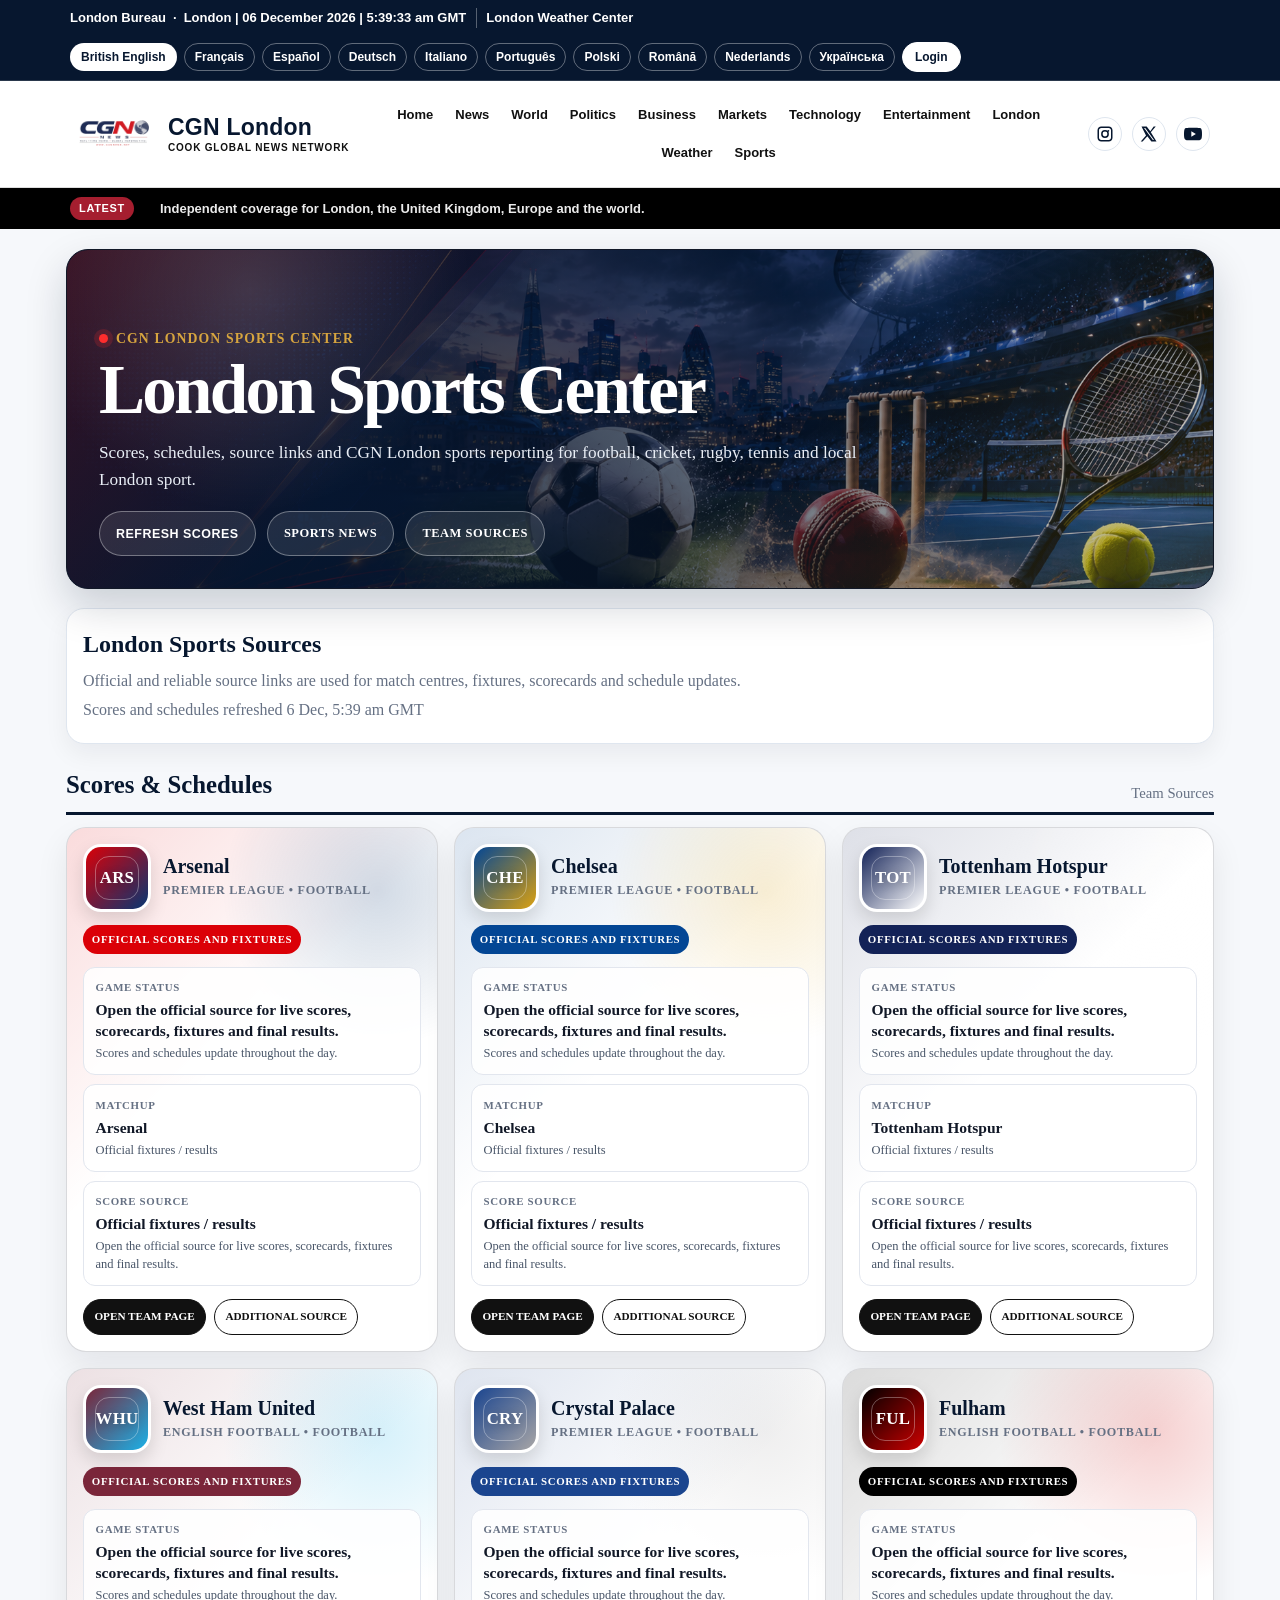
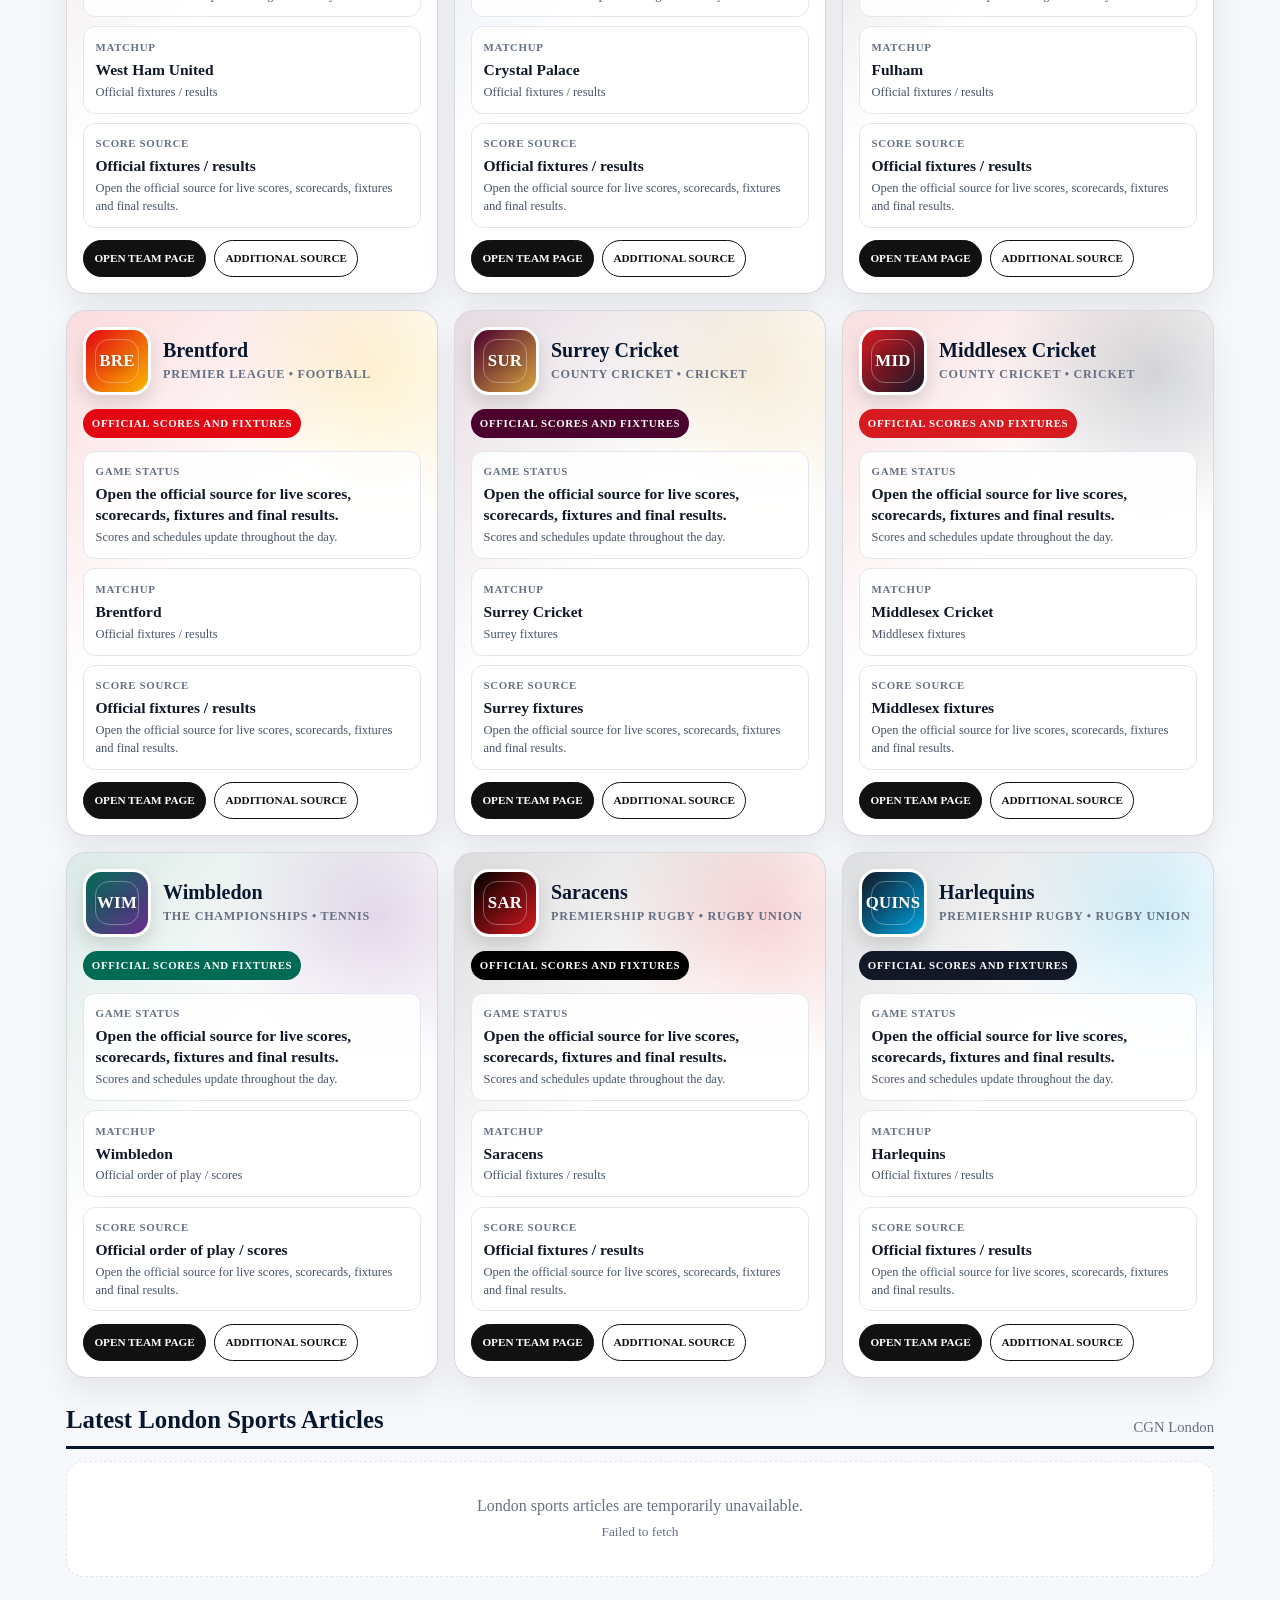
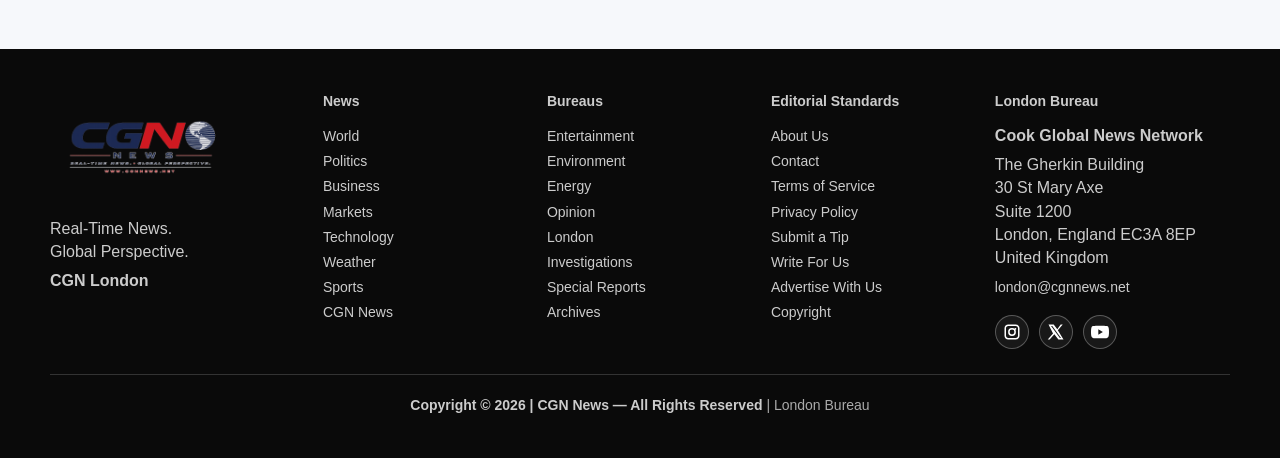
==== sports/index.html @ 5f0d0dbb "Add files via upload" ====
<!DOCTYPE html>

<!-- CGN London Sports Center | v1.1.0 Alpha | 2026-05-30T00:00:00Z UTC -->
<html dir="ltr" lang="en-GB">
<head>
<meta charset="utf-8"/>
<meta content="width=device-width,initial-scale=1" name="viewport"/>
<meta content="https://script.google.com/macros/s/AKfycbx41mQg-Ine3XZ-VrMI_SaQn4_K6cDQHA0cBFyGPgupu_edNFoNRjSLv2hoSe_bOytt/exec" name="cgn-api-base"/>
<meta content="#07172f" name="theme-color"/>
<meta content="index,follow,max-image-preview:large" name="robots"/>
<link href="/favicon.ico" rel="icon" sizes="any"/>
<link href="/favicon-48x48.png" rel="icon" sizes="48x48" type="image/png"/>
<link href="/favicon-96x96.png" rel="icon" sizes="96x96" type="image/png"/>
<link href="/apple-touch-icon.png" rel="apple-touch-icon"/>
<link href="/site.webmanifest" rel="manifest"/>
<link href="/assets/london.css" rel="stylesheet"/>

<script defer="" src="/assets/london.js"></script>
<meta content="en" name="cgn-language"/>
<title>London Sports | CGN London</title>
<meta content="CGN London Sports Center covers London UKs, London City FC, U Mumba, London Cricket Association, UK cricket and local London sports reporting." name="description"/>
<link href="https://london.cgnnews.net/sports/" rel="canonical"/>











<meta content="website" property="og:type"/>
<meta content="CGN London" property="og:site_name"/>
<meta content="London Sports | CGN London" property="og:title"/>
<meta content="CGN London Sports Center covers London UKs, London City FC, U Mumba, London Cricket Association, UK cricket and local London sports reporting." property="og:description"/>
<meta content="https://london.cgnnews.net/sports/" property="og:url"/>
<meta content="https://london.cgnnews.net/assets/CGNSportsCenterBanner01.png" property="og:image"/>
<meta content="summary_large_image" name="twitter:card"/>
<meta content="London Sports | CGN London" name="twitter:title"/>
<meta content="CGN London Sports Center covers London UKs, London City FC, U Mumba, London Cricket Association, UK cricket and local London sports reporting." name="twitter:description"/>
<meta content="https://london.cgnnews.net/assets/CGNSportsCenterBanner01.png" name="twitter:image"/>
<script type="application/ld+json">{
"@context":"https://schema.org",
"@type":"WebPage",
"url":"https://london.cgnnews.net/sports/",
"name":"London Sports | CGN London",
"description":"CGN London Sports Center covers London UKs, London City FC, U Mumba, London Cricket Association, UK cricket and local London sports reporting.",
"inLanguage":"en-GB",
"isPartOf":{"@type":"WebSite","name":"CGN London","url":"https://london.cgnnews.net/"},
"publisher":{"@type":"NewsMediaOrganization","name":"CGN News","url":"https://www.cgnnews.net/","logo":{"@type":"ImageObject","url":"https://london.cgnnews.net/assets/CGNNewsLogo01.png"}},
"about":{"@type":"Thing","name":"London sports news"}
}</script>
<style>
.sports-page{max-width:1180px;margin:0 auto;padding:1.25rem 1rem 2.5rem}
.sports-hero{position:relative;overflow:hidden;border:1px solid #111827;background:#07172f;color:#fff;min-height:340px;display:flex;align-items:flex-end;border-radius:22px;box-shadow:0 18px 40px rgba(7,23,47,.18);margin-bottom:1.15rem;isolation:isolate}
.sports-hero:before{content:"";position:absolute;inset:0;background:linear-gradient(90deg,rgba(7,23,47,.96),rgba(7,23,47,.70),rgba(7,23,47,.18)),url('/assets/CGNSportsCenterBanner01.png') center/cover no-repeat;z-index:0}
.sports-hero:after{content:"";position:absolute;inset:0;background:radial-gradient(circle at 16% 12%,rgba(255,255,255,.14),transparent 22%),linear-gradient(135deg,rgba(196,0,0,.26),transparent 34%),linear-gradient(315deg,rgba(255,198,0,.16),transparent 38%);z-index:1;pointer-events:none}
.sports-hero-content{position:relative;z-index:2;max-width:840px;padding:2rem}
.sports-kicker{display:inline-flex;align-items:center;gap:8px;color:#d7a53f;font-weight:900;text-transform:uppercase;letter-spacing:.08em;font-size:.86rem}
.sports-kicker:before{content:"";width:9px;height:9px;border-radius:999px;background:#ff2d2d;box-shadow:0 0 0 5px rgba(255,45,45,.18)}
.sports-hero h1{font-size:clamp(2.35rem,5.4vw,4.6rem);line-height:.95;margin:.4rem 0;color:#fff;letter-spacing:-.04em}
.sports-hero p{font-size:1.08rem;max-width:760px;color:#e8edf5;line-height:1.55}
.sports-top-actions{display:flex;gap:.7rem;flex-wrap:wrap;margin-top:1rem}
.sports-refresh,.sports-link-btn{display:inline-flex;align-items:center;justify-content:center;border:1px solid rgba(255,255,255,.35);background:rgba(255,255,255,.10);color:#fff;border-radius:999px;padding:.75rem 1rem;font-weight:900;cursor:pointer;text-decoration:none;text-transform:uppercase;font-size:.78rem;letter-spacing:.04em}
.sports-refresh:hover,.sports-link-btn:hover{background:#fff;color:#07172f;text-decoration:none}
.sports-source-note{background:#fff;border:1px solid #dfe6ef;border-radius:18px;padding:1rem;margin:1rem 0;box-shadow:0 10px 25px rgba(16,24,40,.06)}
.sports-source-note h2{margin:.1rem 0 .35rem;color:#07172f}
.sports-source-note p{margin:.25rem 0;color:#657083}
.section-title{display:flex;justify-content:space-between;gap:1rem;align-items:flex-end;margin:1.4rem 0 .75rem;border-bottom:3px solid #07172f;padding-bottom:.45rem}
.section-title h2{margin:0;color:#07172f;font-size:1.55rem}
.section-title span{color:#657083;font-size:.92rem}
.sports-dashboard{display:grid;grid-template-columns:repeat(auto-fill,minmax(280px,1fr));gap:1rem}
.team-card{position:relative;overflow:hidden;background:#fff;border:1px solid rgba(17,24,39,.16);border-radius:20px;box-shadow:0 14px 32px rgba(7,17,31,.08);min-height:285px;isolation:isolate}
.team-card:before{content:"";position:absolute;inset:0;background:radial-gradient(circle at 84% 12%,var(--accent-soft),transparent 28%),linear-gradient(135deg,var(--primary-soft),transparent 44%);z-index:0}
.team-card-inner{position:relative;z-index:1;padding:1rem}
.team-top{display:flex;align-items:center;gap:12px;margin-bottom:.85rem}
.team-badge{width:68px;height:68px;border-radius:18px;background:#fff;color:var(--primary);display:flex;align-items:center;justify-content:center;font-size:15px;font-weight:900;letter-spacing:.02em;border:3px solid rgba(255,255,255,.92);box-shadow:0 8px 18px rgba(0,0,0,.13);overflow:hidden;flex:0 0 auto;text-align:center}
.team-badge img{width:100%;height:100%;object-fit:contain;background:#fff;padding:6px;box-sizing:border-box;display:block}
.generated-badge{position:relative;width:100%;height:100%;display:flex;align-items:center;justify-content:center;background:linear-gradient(135deg,var(--primary),var(--accent));color:#fff;font-size:1.05rem;text-shadow:0 2px 10px rgba(0,0,0,.28)}
.generated-badge:after{content:"";position:absolute;inset:9px;border:1px solid rgba(255,255,255,.32);border-radius:14px}
.team-title h3{margin:0;font-size:1.25rem;line-height:1.1;color:#07172f}
.team-title span{display:block;margin-top:4px;color:#657083;font-size:.76rem;font-weight:900;text-transform:uppercase;letter-spacing:.06em}
.team-status{display:inline-flex;margin:0 0 .8rem;padding:.38rem .55rem;background:var(--primary);color:#fff;font-size:.68rem;font-weight:900;text-transform:uppercase;letter-spacing:.06em;border-radius:999px}
.score-block{display:grid;gap:.58rem}
.score-row{border:1px solid #e2e6ee;background:rgba(255,255,255,.88);padding:.72rem;border-radius:12px}
.score-row small{display:block;color:#657083;font-size:.68rem;font-weight:900;letter-spacing:.06em;text-transform:uppercase;margin-bottom:4px}
.score-row strong{display:block;font-size:.97rem;line-height:1.35;color:#111827}
.score-row span{display:block;color:#475467;font-size:.78rem;line-height:1.4;margin-top:3px}
.team-links{display:flex;flex-wrap:wrap;gap:.5rem;margin-top:.8rem}
.team-links a{display:inline-flex;align-items:center;justify-content:center;padding:.55rem .65rem;border:1px solid #111;background:#111;color:#fff;text-decoration:none;font-size:.7rem;font-weight:900;text-transform:uppercase;border-radius:999px}
.team-links a.secondary{background:#fff;color:#111}
.team-links a:hover{opacity:.86;text-decoration:none}
.article-mini-grid{display:grid;grid-template-columns:repeat(auto-fit,minmax(260px,1fr));gap:1rem}
.article-mini{background:#fff;border:1px solid #dfe6ef;border-radius:18px;overflow:hidden;box-shadow:0 10px 25px rgba(16,24,40,.06)}
.article-mini img{width:100%;height:155px;object-fit:cover;background:#edf3fb;display:block}
.article-mini-body{padding:1rem}
.article-mini h3{margin:.2rem 0;color:#07172f;font-size:1.1rem;line-height:1.25}
.article-mini p{color:#657083;margin:.25rem 0 .7rem}
.article-mini small{font-weight:900;color:#a51e2f;text-transform:uppercase;letter-spacing:.05em}
.article-mini a.read{font-weight:900;color:#07172f}
.empty-state{background:#fff;border:1px dashed #dfe6ef;border-radius:18px;padding:2rem;text-align:center;color:#657083}
@media(max-width:900px){
  .sports-page{padding:1rem .85rem 2.25rem}
  .sports-hero{min-height:310px;border-radius:18px}
  .sports-hero-content{padding:1.25rem}
  .sports-dashboard{display:flex;gap:14px;overflow-x:auto;overflow-y:hidden;scroll-snap-type:x mandatory;-webkit-overflow-scrolling:touch;padding:2px 2px 16px}
  .sports-dashboard .team-card{flex:0 0 82vw;max-width:370px;min-width:280px;scroll-snap-align:start}
  .section-title{align-items:flex-start;flex-direction:column;gap:6px}
}
</style>
</head>
<body data-lang="en">
<div id="cgn-london-header"></div>
<main class="sports-page" id="main">
<section aria-label="CGN London Sports Center" class="sports-hero">
<div class="sports-hero-content">
<div class="sports-kicker">CGN London Sports Center</div>
<h1>London Sports Center</h1>
<p>Scores, schedules, source links and CGN London sports reporting for football, cricket, rugby, tennis and local London sport.</p>
<div class="sports-top-actions">
<button class="sports-refresh" id="sports-refresh" type="button">Refresh Scores</button>
<a class="sports-link-btn" href="#sports-articles">Sports News</a>
<a class="sports-link-btn" href="#sports-dashboard-title">Team Sources</a>
</div>
</div>
</section>
<section class="sports-source-note">
<h2>London Sports Sources</h2>
<p>Official and reliable source links are used for match centres, fixtures, scorecards and schedule updates.</p>
<p id="sports-dashboard-status">Updating London scores and schedules...</p>
</section>
<section aria-labelledby="sports-dashboard-title">
<div class="section-title">
<h2 id="sports-dashboard-title">Scores &amp; Schedules</h2>
<span>Team Sources</span>
</div>
<div class="sports-dashboard" id="sportsDashboard"></div>
</section>
<section aria-labelledby="sports-articles-title" id="sports-news">
<div class="section-title">
<h2 id="sports-articles-title">Latest London Sports Articles</h2>
<span>CGN London</span>
</div>
<div class="article-mini-grid" id="sports-articles">
<div class="empty-state">Loading...</div>
</div>
</section>
</main>
<div id="cgn-london-footer"></div>
<script>
(function(){
const LANG = "en";
const TXT = {"html_lang": "en-GB", "dir": "ltr", "title": "London Sports | CGN London", "description": "CGN London Sports Center covers London UKs, London City FC, U Mumba, London Cricket Association, UK cricket and local London sports reporting.", "kicker": "CGN London Sports Center", "hero_title": "London Sports Center", "hero_text": "Scores, schedules, source links and CGN London sports reporting for football, cricket, rugby, tennis and local London sport.", "refresh": "Refresh Scores", "sports_news": "Sports News", "team_sources": "Team Sources", "dashboard_title": "Scores & Schedules", "dashboard_status_loading": "Updating London scores and schedules...", "dashboard_status_done": "Scores and schedules refreshed", "news_title": "Latest London Sports Articles", "news_sub": "CGN London", "loading": "Loading...", "read_more": "Read more", "no_articles": "No published London sports articles are available yet.", "articles_error": "London sports articles are temporarily unavailable.", "source_note_title": "London Sports Sources", "source_note": "Official and reliable source links are used for match centres, fixtures, scorecards and schedule updates.", "game_status": "Game Status", "matchup": "Matchup", "source_card": "Score Source", "open_team": "Open Team Page", "sports_center": "Sports Center", "latest_score": "Latest score / fixture", "official_scores": "Official scores and fixtures", "check_source": "Open the official source for live scores, scorecards, fixtures and final results.", "updating": "Updating", "live_or_recent": "Live / Recent", "scheduled": "Scheduled", "date_tba": "Date TBA", "venue_tba": "Venue TBA", "scores_update": "Scores and schedules update throughout the day.", "additional_source": "Additional Source", "official_source": "Official Source", "cricket_source": "Cricket Score Source", "football_source": "Football Score Source", "rugby_source": "Kabaddi Score Source", "domestic_source": "Domestic Cricket Source", "locale": "en-GB"};
const TEAMS = [{"id": "arsenal", "name": "Arsenal", "short": "ARS", "sport": "Football", "league": "Premier League", "primary": "#DB0007", "accent": "#063672", "logo": "", "sourceLabel": "Official fixtures / results", "sourceUrl": "https://www.arsenal.com/fixtures", "extraLabel": "Premier League scores", "extraUrl": "https://www.premierleague.com/fixtures", "scoreType": "football", "matchTerms": ["arsenal"]}, {"id": "chelsea", "name": "Chelsea", "short": "CHE", "sport": "Football", "league": "Premier League", "primary": "#034694", "accent": "#DBA111", "logo": "", "sourceLabel": "Official fixtures / results", "sourceUrl": "https://www.chelseafc.com/en/matches/mens-fixtures-and-results", "extraLabel": "Premier League scores", "extraUrl": "https://www.premierleague.com/fixtures", "scoreType": "football", "matchTerms": ["chelsea"]}, {"id": "tottenham-hotspur", "name": "Tottenham Hotspur", "short": "TOT", "sport": "Football", "league": "Premier League", "primary": "#132257", "accent": "#FFFFFF", "logo": "", "sourceLabel": "Official fixtures / results", "sourceUrl": "https://www.tottenhamhotspur.com/fixtures/", "extraLabel": "Premier League scores", "extraUrl": "https://www.premierleague.com/fixtures", "scoreType": "football", "matchTerms": ["tottenham", "spurs", "tottenham hotspur"]}, {"id": "west-ham-united", "name": "West Ham United", "short": "WHU", "sport": "Football", "league": "English Football", "primary": "#7A263A", "accent": "#1BB1E7", "logo": "", "sourceLabel": "Official fixtures / results", "sourceUrl": "https://www.whufc.com/fixtures", "extraLabel": "Premier League / EFL scores", "extraUrl": "https://www.premierleague.com/fixtures", "scoreType": "football", "matchTerms": ["west ham", "west ham united"]}, {"id": "crystal-palace", "name": "Crystal Palace", "short": "CRY", "sport": "Football", "league": "Premier League", "primary": "#1B458F", "accent": "#A7A5A6", "logo": "", "sourceLabel": "Official fixtures / results", "sourceUrl": "https://www.cpfc.co.uk/matches/fixtures/", "extraLabel": "Premier League scores", "extraUrl": "https://www.premierleague.com/fixtures", "scoreType": "football", "matchTerms": ["crystal palace"]}, {"id": "fulham", "name": "Fulham", "short": "FUL", "sport": "Football", "league": "English Football", "primary": "#000000", "accent": "#CC0000", "logo": "", "sourceLabel": "Official fixtures / results", "sourceUrl": "https://www.fulhamfc.com/fixtures", "extraLabel": "Premier League scores", "extraUrl": "https://www.premierleague.com/fixtures", "scoreType": "football", "matchTerms": ["fulham"]}, {"id": "brentford", "name": "Brentford", "short": "BRE", "sport": "Football", "league": "Premier League", "primary": "#E30613", "accent": "#FBB800", "logo": "", "sourceLabel": "Official fixtures / results", "sourceUrl": "https://www.brentfordfc.com/en/fixtures", "extraLabel": "Premier League scores", "extraUrl": "https://www.premierleague.com/fixtures", "scoreType": "football", "matchTerms": ["brentford"]}, {"id": "surrey-cricket", "name": "Surrey Cricket", "short": "SUR", "sport": "Cricket", "league": "County Cricket", "primary": "#4B002E", "accent": "#D7A53F", "logo": "", "sourceLabel": "Surrey fixtures", "sourceUrl": "https://www.kiaoval.com/fixtures/", "extraLabel": "ECB match centre", "extraUrl": "https://www.ecb.co.uk/county-championship/match-centre", "scoreType": "source", "matchTerms": ["surrey"]}, {"id": "middlesex-cricket", "name": "Middlesex Cricket", "short": "MID", "sport": "Cricket", "league": "County Cricket", "primary": "#D71920", "accent": "#111827", "logo": "", "sourceLabel": "Middlesex fixtures", "sourceUrl": "https://www.middlesexccc.com/fixtures", "extraLabel": "ECB match centre", "extraUrl": "https://www.ecb.co.uk/county-championship/match-centre", "scoreType": "source", "matchTerms": ["middlesex"]}, {"id": "wimbledon", "name": "Wimbledon", "short": "WIM", "sport": "Tennis", "league": "The Championships", "primary": "#006B54", "accent": "#6B2C90", "logo": "", "sourceLabel": "Official order of play / scores", "sourceUrl": "https://www.wimbledon.com/en_GB/scores/schedule/index.html", "extraLabel": "Live scores", "extraUrl": "https://www.wimbledon.com/en_GB/scores/live", "scoreType": "source", "matchTerms": ["wimbledon"]}, {"id": "saracens", "name": "Saracens", "short": "SAR", "sport": "Rugby Union", "league": "Premiership Rugby", "primary": "#000000", "accent": "#D71920", "logo": "", "sourceLabel": "Official fixtures / results", "sourceUrl": "https://saracens.com/fixtures-results/", "extraLabel": "Premiership Rugby", "extraUrl": "https://www.premiershiprugby.com/clubs/saracens/fixtures-results", "scoreType": "source", "matchTerms": ["saracens"]}, {"id": "harlequins", "name": "Harlequins", "short": "QUINS", "sport": "Rugby Union", "league": "Premiership Rugby", "primary": "#111827", "accent": "#00A3E0", "logo": "", "sourceLabel": "Official fixtures / results", "sourceUrl": "https://www.quins.co.uk/matches/first-team-fixtures", "extraLabel": "Premiership Rugby", "extraUrl": "https://www.premiershiprugby.com/clubs/harlequins/fixtures-results", "scoreType": "source", "matchTerms": ["harlequins"]}];

function esc(v){return String(v==null?'':v).replace(/[&<>"']/g,c=>({'&':'&amp;','<':'&lt;','>':'&gt;','"':'&quot;',"'":'&#039;'}[c]));}
function normalize(v){return String(v||"").toLowerCase().replace(/&/g,"and").replace(/[^a-z0-9\s]/g," ").replace(/\s+/g," ").trim();}
function hexToRgba(hex, alpha){const clean=String(hex||"#111111").replace("#",""); if(clean.length!==6)return "rgba(17,17,17,"+alpha+")"; const r=parseInt(clean.slice(0,2),16),g=parseInt(clean.slice(2,4),16),b=parseInt(clean.slice(4,6),16); return `rgba(${r},${g},${b},${alpha})`;}
function fmtTime(value){try{return new Intl.DateTimeFormat(TXT.locale||"en-GB",{timeZone:"Europe/London",day:"numeric",month:"short",hour:"numeric",minute:"2-digit",hour12:true}).format(new Date(value));}catch(e){return TXT.date_tba;}}
function slugify(value){return String(value||"").toLowerCase().replace(/[^a-z0-9\s-]/g,"").replace(/\s+/g,"-").replace(/-+/g,"-").replace(/^-+|-+$/g,"");}

function logoMarkup(team){
  if(team.logo){
    return `<img src="${esc(team.logo)}" alt="${esc(team.name)} logo" loading="lazy" onerror="this.outerHTML='<span class=\\'generated-badge\\'>${esc(team.short)}</span>';">`;
  }
  return `<span class="generated-badge">${esc(team.short)}</span>`;
}

function renderLoadingCard(team){
  return `<article class="team-card" style="--primary:${esc(team.primary)};--accent:${esc(team.accent)};--primary-soft:${hexToRgba(team.primary,.14)};--accent-soft:${hexToRgba(team.accent,.18)};">
    <div class="team-card-inner">
      <div class="team-top">
        <div class="team-badge">${logoMarkup(team)}</div>
        <div class="team-title">
          <h3>${esc(team.name)}</h3>
          <span>${esc(team.league)} • ${esc(team.sport)}</span>
        </div>
      </div>
      <div class="team-status">${esc(TXT.updating)}</div>
      <div class="score-block">
        <div class="score-row">
          <small>${esc(TXT.game_status)}</small>
          <strong>${esc(TXT.dashboard_status_loading)}</strong>
          <span>${esc(TXT.scores_update)}</span>
        </div>
      </div>
    </div>
  </article>`;
}

function genericSummary(team){
  return {
    status: TXT.official_scores,
    headline: TXT.check_source,
    detail: TXT.scores_update,
    matchup: team.name,
    sourceLine: team.sourceLabel || TXT.official_source
  };
}

function teamMatchesText(team, text){
  const clean = normalize(text);
  return (team.matchTerms || []).some(term => clean.includes(normalize(term)));
}

function parseCricketHeaderForTeam(team, json){
  if(!json) return null;
  const candidates = [];
  function walk(node){
    if(!node || typeof node !== "object") return;
    if(Array.isArray(node)){
      node.forEach(walk);
      return;
    }
    const blob = JSON.stringify(node);
    if(teamMatchesText(team, blob)){
      candidates.push(node);
    }
    Object.keys(node).forEach(k => {
      if(typeof node[k] === "object") walk(node[k]);
    });
  }
  walk(json);
  const event = candidates.find(x => x.competitors || x.competitions || x.shortName || x.name || x.summary) || candidates[0];
  if(!event) return null;
  const blob = JSON.stringify(event);
  const label = blob.includes("GB_PROGRESS") || /live/i.test(blob) ? "Live / Recent" : TXT.latest_score;
  let headline = "";
  if(event.shortName) headline = event.shortName;
  else if(event.name) headline = event.name;
  else if(event.summary) headline = event.summary;
  else headline = TXT.official_scores;
  return {
    status: label,
    headline: headline,
    detail: TXT.cricket_source,
    matchup: team.name,
    sourceLine: team.sourceLabel || TXT.official_source
  };
}

async function fetchCricketHeader(){
  const url = "https://site.api.espn.com/apis/personalized/v2/scoreboard/header?sport=cricket&region=in&tz=Europe/London";
  const res = await fetch(url, {cache:"no-store"});
  if(!res.ok) throw new Error("Cricket scores unavailable");
  return await res.json();
}

async function fetchFootballScoreboard(){
  const urls = [
    "https://site.api.espn.com/apis/site/v2/sports/soccer/eng.1/scoreboard",
    "https://site.api.espn.com/apis/site/v2/sports/soccer/eng.fa/scoreboard"
  ];
  for(const url of urls){
    try{
      const res = await fetch(url, {cache:"no-store"});
      if(!res.ok) continue;
      const json = await res.json();
      if(json && Array.isArray(json.events)) return json;
    }catch(e){}
  }
  return null;
}

function parseFootballForTeam(team, json){
  if(!json || !Array.isArray(json.events)) return null;
  for(const event of json.events){
    const blob = JSON.stringify(event);
    if(!teamMatchesText(team, blob)) continue;
    const comp = event.competitions && event.competitions[0] ? event.competitions[0] : {};
    const competitors = comp.competitors || [];
    const names = competitors.map(c => c.team && (c.team.displayName || c.team.shortDisplayName || c.team.name)).filter(Boolean);
    const scores = competitors.map(c => {
      const nm = c.team && (c.team.shortDisplayName || c.team.abbreviation || c.team.name) || "Team";
      return c.score != null && c.score !== "" ? `${nm} ${c.score}` : nm;
    });
    const state = event.status && event.status.type ? (event.status.type.shortDetail || event.status.type.detail || event.status.type.description || "") : "";
    return {
      status: state && /final|ft/i.test(state) ? "Final" : (state || TXT.latest_score),
      headline: scores.length ? scores.join(" — ") : (event.name || names.join(" vs ")),
      detail: [fmtTime(event.date), comp.venue && comp.venue.fullName].filter(Boolean).join(" • ") || TXT.football_source,
      matchup: names.join(" vs ") || team.name,
      sourceLine: team.sourceLabel || TXT.official_source
    };
  }
  return null;
}

async function getSummary(team, feeds){
  try{
    if(team.scoreType === "cricket" && feeds.cricket){
      const parsed = parseCricketHeaderForTeam(team, feeds.cricket);
      if(parsed) return parsed;
    }
    if(team.scoreType === "football" && feeds.football){
      const parsed = parseFootballForTeam(team, feeds.football);
      if(parsed) return parsed;
    }
  }catch(e){}
  return genericSummary(team);
}

function renderTeamCard(team, summary){
  return `<article class="team-card" style="--primary:${esc(team.primary)};--accent:${esc(team.accent)};--primary-soft:${hexToRgba(team.primary,.14)};--accent-soft:${hexToRgba(team.accent,.18)};">
    <div class="team-card-inner">
      <div class="team-top">
        <div class="team-badge">${logoMarkup(team)}</div>
        <div class="team-title">
          <h3>${esc(team.name)}</h3>
          <span>${esc(team.league)} • ${esc(team.sport)}</span>
        </div>
      </div>
      <div class="team-status">${esc(summary.status || TXT.live_or_recent)}</div>
      <div class="score-block">
        <div class="score-row">
          <small>${esc(TXT.game_status)}</small>
          <strong>${esc(summary.headline || TXT.latest_score)}</strong>
          <span>${esc(summary.detail || TXT.scores_update)}</span>
        </div>
        <div class="score-row">
          <small>${esc(TXT.matchup)}</small>
          <strong>${esc(summary.matchup || team.name)}</strong>
          <span>${esc(summary.sourceLine || TXT.official_scores)}</span>
        </div>
        <div class="score-row">
          <small>${esc(TXT.source_card)}</small>
          <strong>${esc(team.sourceLabel || TXT.official_source)}</strong>
          <span>${esc(TXT.check_source)}</span>
        </div>
      </div>
      <div class="team-links">
        <a href="${esc(team.sourceUrl)}" target="_blank" rel="noopener">${esc(TXT.open_team)}</a>
        <a class="secondary" href="${esc(team.extraUrl)}" target="_blank" rel="noopener">${esc(TXT.additional_source)}</a>
      </div>
    </div>
  </article>`;
}

async function loadSportsDashboard(){
  const mount = document.getElementById("sportsDashboard");
  const status = document.getElementById("sports-dashboard-status");
  if(!mount) return;

  mount.innerHTML = TEAMS.map(renderLoadingCard).join("");
  if(status) status.textContent = TXT.dashboard_status_loading;

  const feeds = { cricket:null, football:null };
  await Promise.all([
    Promise.resolve(null).then(j => { feeds.cricket = null; }),
    fetchFootballScoreboard().then(j => { feeds.football = j; }).catch(e => { console.warn("Football feed unavailable", e); })
  ]);

  const summaries = await Promise.all(TEAMS.map(team => getSummary(team, feeds)));
  mount.innerHTML = TEAMS.map((team, i) => renderTeamCard(team, summaries[i])).join("");

  if(status){
    status.textContent = TXT.dashboard_status_done + " " + new Intl.DateTimeFormat(TXT.locale || "en-GB", {
      timeZone:"Europe/London",
      day:"numeric",
      month:"short",
      hour:"numeric",
      minute:"2-digit",
      hour12:true,
      timeZoneName:"short"
    }).format(new Date());
  }
}

function getArticleTime(article){
  if(!article) return 0;
  const directDate = article.published_at || article.updated_at || article.date || article.created_at || "";
  if(directDate){
    const parsed = new Date(directDate).getTime();
    if(!isNaN(parsed)) return parsed;
  }
  return 0;
}

function buildSportsArticleUrl(article){
  const existingUrl = String(article.url || article.canonical_url || "").trim();
  if(existingUrl){
    let pathOnly = existingUrl.replace(/^https?:\/\/[^/]+/i, "");
    if(pathOnly.indexOf("/" + LANG + "/news/") === 0 || pathOnly.indexOf("/" + LANG + "/sports/") === 0){
      return pathOnly.endsWith("/") ? pathOnly : pathOnly + "/";
    }
  }
  const slug = slugify(article.slug || article.title || "sports-story");
  const time = getArticleTime(article);
  const date = time ? new Date(time) : new Date();
  const year = date.getUTCFullYear();
  const month = String(date.getUTCMonth() + 1).padStart(2,"0");
  const day = String(date.getUTCDate()).padStart(2,"0");
  return `/${LANG}/news/${year}/${month}/${day}/${slug}/`;
}

function formatArticleDate(article){
  const time = getArticleTime(article);
  if(!time) return "";
  try{
    return new Intl.DateTimeFormat(TXT.locale || "en-GB", {
      timeZone:"Europe/London",
      day:"numeric",
      month:"long",
      year:"numeric"
    }).format(new Date(time));
  }catch(e){ return ""; }
}

function renderMiniCard(a){
  const img = a.hero_image_url || a.image || "/assets/CGNSportsHighlights01.png";
  const url = buildSportsArticleUrl(a);
  return `<article class="article-mini">
    <a href="${esc(url)}"><img src="${esc(img)}" alt="" loading="lazy"></a>
    <div class="article-mini-body">
      <small>${esc(a.category || "Sports")}${formatArticleDate(a) ? " • " + esc(formatArticleDate(a)) : ""}</small>
      <h3><a href="${esc(url)}">${esc(a.title || "Untitled")}</a></h3>
      <p>${esc(a.summary || a.subtitle || "").slice(0,190)}</p>
      <a class="read" href="${esc(url)}">${esc(TXT.read_more)} →</a>
    </div>
  </article>`;
}

async function loadSportsArticles(){
  const el = document.getElementById("sports-articles");
  if(!el) return;
  try{
    const arts = await CGNLondon.fetchArticles(120);
    const rows = arts.filter(a => String(a.category || "").toLowerCase() === "sports").slice(0,12);
    el.innerHTML = rows.length ? rows.map(renderMiniCard).join("") : `<div class="empty-state">${esc(TXT.no_articles)}</div>`;
  }catch(e){
    el.innerHTML = `<div class="empty-state">${esc(TXT.articles_error)}<br><small>${esc(e.message)}</small></div>`;
  }
}

document.addEventListener("DOMContentLoaded", () => {
  loadSportsDashboard();
  loadSportsArticles();
  document.getElementById("sports-refresh")?.addEventListener("click", loadSportsDashboard);
});
})();
</script>
<script defer="" src="/assets/js/cgn-bureau-v106.js"></script>
</body>
</html>
---- assets/london.css ----
/* ============================================================
   CGN London v1.2.0 Alpha | 2026-05-30T17:49:35Z UTC
   Cook Global News Network / CGN News
   ============================================================ */
:root{
  --cgn-navy:#07172f;
  --cgn-blue:#0f3d6e;
  --cgn-gold:#d7a53f;
  --cgn-red:#a51e2f;
  --cgn-ink:#121826;
  --cgn-muted:#657083;
  --cgn-border:#dfe6ef;
  --cgn-bg:#f6f8fb;
  --cgn-card:#ffffff;
  --cgn-soft:#edf3fb;
  --max:1180px;
}
*{box-sizing:border-box}
html{scroll-behavior:smooth}
body{margin:0;font-family:Georgia,'Times New Roman',serif;background:var(--cgn-bg);color:var(--cgn-ink);line-height:1.55}
body[data-lang='hi'],body[data-lang='mr']{font-family:'Noto Sans Devanagari','Nirmala UI','Mangal',Arial,sans-serif}
a{color:inherit;text-decoration:none}
a:hover{text-decoration:underline}
img{max-width:100%;height:auto}
.skip-link{position:absolute;left:-999px;top:auto;background:#fff;color:#000;padding:.75rem;z-index:9999}.skip-link:focus{left:1rem;top:1rem}
.cgn-topline{background:var(--cgn-navy);color:#fff;font-size:.85rem}.cgn-topline-inner{max-width:var(--max);margin:0 auto;padding:.4rem 1rem;display:flex;justify-content:space-between;gap:1rem;align-items:center;flex-wrap:wrap}.cgn-topline-left{display:flex;align-items:center;gap:.35rem;flex-wrap:wrap}.bureau-clock{font-variant-numeric:tabular-nums;white-space:nowrap;color:#fff}.bureau-weather{display:inline-flex;align-items:center;margin-left:.45rem;border-left:1px solid rgba(255,255,255,.32);padding-left:.55rem;color:#fff;font-variant-numeric:tabular-nums;white-space:nowrap}.bureau-weather:hover{text-decoration:underline}.cgn-topline a{color:#fff}.cgn-lang{display:flex;gap:.45rem;align-items:center;flex-wrap:wrap}.cgn-lang a{border:1px solid rgba(255,255,255,.35);border-radius:999px;padding:.12rem .55rem}.cgn-lang a.active{background:#fff;color:var(--cgn-navy);text-decoration:none}
.cgn-header{background:#fff;border-bottom:1px solid var(--cgn-border);position:sticky;top:0;z-index:1000}.cgn-header-inner{max-width:var(--max);margin:0 auto;padding:.8rem 1rem;display:flex;align-items:center;justify-content:space-between;gap:1rem}.cgn-brand{display:flex;align-items:center;gap:.75rem;min-width:0}.cgn-brand img{width:58px;height:58px;border-radius:12px;object-fit:contain}.cgn-brand-title{display:block;font-weight:800;font-size:1.35rem;letter-spacing:.02em;color:var(--cgn-navy);line-height:1.1}.cgn-brand-sub{display:block;font-size:.86rem;color:var(--cgn-muted);white-space:nowrap;overflow:hidden;text-overflow:ellipsis;max-width:45vw}.cgn-menu-toggle{display:none;background:var(--cgn-navy);color:#fff;border:0;border-radius:8px;padding:.55rem .8rem;font-weight:700}.cgn-nav{display:flex;gap:.25rem;align-items:center;flex-wrap:wrap;justify-content:flex-end}.cgn-nav a{font-weight:700;color:var(--cgn-navy);padding:.4rem .55rem;border-radius:999px;font-size:.92rem}.cgn-nav a:hover,.cgn-nav a.active{background:var(--cgn-soft);text-decoration:none}
.cgn-breaking{background:var(--cgn-red);color:#fff}.cgn-breaking-inner{max-width:var(--max);margin:0 auto;padding:.48rem 1rem;font-weight:700;display:flex;gap:.55rem;align-items:center;overflow:hidden}.cgn-breaking-label{background:#fff;color:var(--cgn-red);padding:.08rem .5rem;border-radius:999px;font-size:.8rem}.cgn-breaking-text{white-space:nowrap;overflow:hidden;text-overflow:ellipsis}
.cgn-main{max-width:var(--max);margin:0 auto;padding:1.25rem 1rem 2.5rem}.hero{display:grid;grid-template-columns:1.35fr .65fr;gap:1rem;align-items:stretch;margin-bottom:1.25rem}.hero-card{background:linear-gradient(135deg,rgba(7,23,47,.94),rgba(15,61,110,.88)),url('/assets/CGNNewsLogo01.png') right 2rem center/260px no-repeat;border-radius:22px;color:#fff;min-height:360px;padding:2rem;display:flex;flex-direction:column;justify-content:flex-end;box-shadow:0 18px 40px rgba(7,23,47,.18);overflow:hidden}.hero-kicker,.card-kicker{color:var(--cgn-gold);font-weight:800;text-transform:uppercase;letter-spacing:.08em;font-size:.82rem}.hero h1{font-size:clamp(2.1rem,4.8vw,4.3rem);line-height:.98;margin:.45rem 0}.hero p{font-size:1.08rem;max-width:720px;margin:.25rem 0 1rem}.hero-actions{display:flex;gap:.75rem;flex-wrap:wrap}.btn{display:inline-flex;align-items:center;justify-content:center;background:var(--cgn-navy);color:#fff;border:1px solid var(--cgn-navy);border-radius:999px;padding:.65rem 1rem;font-weight:800;text-decoration:none}.btn:hover{text-decoration:none;filter:brightness(1.05)}.btn.alt{background:#fff;color:var(--cgn-navy)}.btn.gold{background:var(--cgn-gold);border-color:var(--cgn-gold);color:#111}.btn.ghost{background:transparent;color:var(--cgn-navy)}.hero-side{display:grid;gap:1rem}.side-card{background:#fff;border:1px solid var(--cgn-border);border-radius:20px;padding:1.1rem;box-shadow:0 10px 25px rgba(16,24,40,.06)}.side-card h2{font-size:1.15rem;margin:.2rem 0 .4rem;color:var(--cgn-navy)}.side-card p{margin:0;color:var(--cgn-muted)}
.section-head{display:flex;justify-content:space-between;gap:1rem;align-items:end;margin:1.6rem 0 .75rem;border-bottom:3px solid var(--cgn-navy);padding-bottom:.45rem}.section-head h2{margin:0;color:var(--cgn-navy);font-size:1.55rem}.section-head p{margin:0;color:var(--cgn-muted)}.tools{display:flex;gap:.7rem;flex-wrap:wrap;margin:.85rem 0 1rem}.tools input,.tools select{font:inherit;padding:.65rem .75rem;border:1px solid var(--cgn-border);border-radius:10px;background:#fff;min-height:42px}.tools input{flex:1 1 260px}.tools select{flex:0 1 220px}.pill-row{display:flex;gap:.45rem;flex-wrap:wrap;margin:.7rem 0}.pill{border:1px solid var(--cgn-border);background:#fff;border-radius:999px;padding:.35rem .65rem;font-weight:700;color:var(--cgn-navy);cursor:pointer}.pill.active{background:var(--cgn-navy);color:#fff;border-color:var(--cgn-navy)}
.grid{display:grid;grid-template-columns:repeat(3,1fr);gap:1rem}.article-card{background:#fff;border:1px solid var(--cgn-border);border-radius:18px;overflow:hidden;box-shadow:0 9px 24px rgba(16,24,40,.06);display:flex;flex-direction:column;min-height:100%}.article-card img{width:100%;height:185px;object-fit:cover;background:#e8eef6}.article-card-body{padding:1rem;display:flex;flex-direction:column;gap:.45rem;flex:1}.article-card h3{font-size:1.18rem;line-height:1.22;margin:0;color:var(--cgn-navy)}.article-card p{margin:0;color:#3c4656}.meta{font-size:.84rem;color:var(--cgn-muted);display:flex;gap:.35rem;flex-wrap:wrap}.article-card .read{margin-top:auto;color:var(--cgn-red);font-weight:800}.lead-card{grid-column:span 2}.lead-card img{height:300px}.lead-card h3{font-size:1.7rem}.empty-state{background:#fff;border:1px dashed var(--cgn-border);border-radius:18px;padding:2rem;text-align:center;color:var(--cgn-muted)}
.article-layout{max-width:860px;margin:0 auto;background:#fff;border:1px solid var(--cgn-border);border-radius:22px;padding:clamp(1rem,3vw,2.4rem);box-shadow:0 12px 34px rgba(16,24,40,.07)}.article-kicker{text-transform:uppercase;color:var(--cgn-red);font-weight:900;letter-spacing:.08em}.article-title{font-size:clamp(2rem,5vw,4rem);line-height:1.02;color:var(--cgn-navy);margin:.35rem 0}.article-subtitle{font-size:1.25rem;color:#3c4656;margin:.25rem 0 1rem}.article-hero{border-radius:16px;overflow:hidden;margin:1rem 0;background:#e8eef6}.article-hero img{width:100%;max-height:520px;object-fit:cover}.credit{font-size:.78rem;color:var(--cgn-muted);margin-top:.25rem}.article-body{font-size:1.08rem}.article-body p{margin:1rem 0}.article-body a{text-decoration:underline;color:var(--cgn-blue)}.what-means{background:#fff8e6;border-left:5px solid var(--cgn-gold);padding:1rem;border-radius:12px;margin:1.5rem 0}.language-box{display:flex;gap:.5rem;flex-wrap:wrap;padding:.8rem;background:var(--cgn-soft);border-radius:14px;margin:1rem 0}.language-box a{font-weight:800;color:var(--cgn-navy);border:1px solid var(--cgn-border);background:#fff;border-radius:999px;padding:.35rem .65rem}.paywall-note{background:#f7fafc;border:1px solid var(--cgn-border);padding:.85rem;border-radius:12px;color:#475467}
.page-card{background:#fff;border:1px solid var(--cgn-border);border-radius:22px;padding:clamp(1.2rem,3vw,2.4rem);box-shadow:0 12px 34px rgba(16,24,40,.06)}.page-card h1{color:var(--cgn-navy);font-size:clamp(2rem,4vw,3rem);line-height:1.05;margin:.2rem 0 1rem}.page-card h2{color:var(--cgn-navy);margin-top:1.5rem}.legal-note{background:#fff8e6;border-left:5px solid var(--cgn-gold);padding:1rem;border-radius:12px}.footer{background:var(--cgn-navy);color:#fff;margin-top:2rem}.footer-inner{max-width:var(--max);margin:0 auto;padding:2rem 1rem;display:grid;grid-template-columns:1.4fr repeat(3,.7fr);gap:1rem}.footer img{width:84px;border-radius:14px}.footer h3,.footer h4{margin:.2rem 0 .5rem}.footer a{display:block;color:#fff;margin:.3rem 0}.copyright-line{border-top:1px solid rgba(255,255,255,.18);padding:1rem;color:rgba(255,255,255,.78);text-align:center;font-size:.85rem}.copyright-line a{display:inline;color:rgba(255,255,255,.92);text-decoration:underline;text-underline-offset:3px}
.loading{opacity:.75}.sr-only{position:absolute;width:1px;height:1px;padding:0;margin:-1px;overflow:hidden;clip:rect(0,0,0,0);white-space:nowrap;border:0}.ad-slot{border:1px dashed var(--cgn-border);background:#fff;border-radius:16px;padding:1rem;text-align:center;color:var(--cgn-muted);margin:1rem 0}
@media(max-width:900px){.cgn-menu-toggle{display:block}.cgn-header-inner{align-items:flex-start}.cgn-nav{display:none;width:100%;flex-direction:column;align-items:stretch;padding:.5rem 0}.cgn-nav.open{display:flex}.cgn-nav a{display:block}.hero{grid-template-columns:1fr}.grid{grid-template-columns:1fr 1fr}.lead-card{grid-column:span 1}.footer-inner{grid-template-columns:1fr 1fr}.cgn-brand-sub{max-width:60vw}}
@media(max-width:620px){.cgn-topline-inner{display:block}.bureau-clock{display:inline-block;margin-top:.2rem}.cgn-lang{margin-top:.4rem}.cgn-header-inner{flex-wrap:wrap}.cgn-brand img{width:48px;height:48px}.cgn-brand-title{font-size:1.1rem}.cgn-brand-sub{white-space:normal;max-width:72vw}.hero-card{min-height:315px;padding:1.25rem}.grid{grid-template-columns:1fr}.article-card img,.lead-card img{height:205px}.footer-inner{grid-template-columns:1fr}.tools{display:block}.tools input,.tools select{width:100%;margin:.35rem 0}.article-layout{border-radius:0;border-left:0;border-right:0}.cgn-main{padding-left:0;padding-right:0}.hero,.section-head,.tools,.pill-row,.empty-state{margin-left:1rem;margin-right:1rem}.page-card{border-radius:0;border-left:0;border-right:0}.article-title{font-size:2.1rem}}


/* CGN London v1.0.4 account / paywall polish */
.account-top-btn{border:1px solid rgba(255,255,255,.35);background:#fff;color:#07172f;font-weight:900;border-radius:999px;padding:7px 12px;cursor:pointer}.account-top-btn.subscribed{background:#f5c542;color:#07172f}.account-modal{display:none;position:fixed;inset:0;z-index:9999}.account-modal.open{display:block}.account-modal-backdrop{position:absolute;inset:0;background:rgba(2,8,23,.62)}.account-modal-card{position:relative;z-index:1;max-width:620px;margin:7vh auto;background:#fff;color:#111;border:1px solid #d8dce4;box-shadow:0 28px 80px rgba(2,8,23,.38);padding:24px;max-height:86vh;overflow:auto}.account-modal-close{position:absolute;right:12px;top:10px;border:0;background:#07172f;color:#fff;border-radius:999px;width:32px;height:32px;font-size:22px;line-height:1;cursor:pointer}.account-form{display:grid;gap:10px;margin-top:12px}.account-form label{font-size:12px;text-transform:uppercase;letter-spacing:.06em;font-weight:900;color:#344054}.account-form input{width:100%;box-sizing:border-box;border:1px solid #aab1bf;padding:12px;font-size:15px}.account-message{margin-top:12px;font-size:13px;color:#555}.account-message.error{color:#9b1c1c}.account-message.success,.account-success{color:#0f6b3b;background:#f1fff6;border:1px solid #b8e5c8;padding:12px;margin-top:14px}.account-mini-grid{display:grid;grid-template-columns:repeat(2,minmax(0,1fr));gap:10px;margin:14px 0}.account-mini-grid div{border:1px solid #e4e7ec;background:#f9fafb;padding:12px}.account-mini-grid span{display:block;font-size:11px;text-transform:uppercase;letter-spacing:.06em;color:#667085;font-weight:900}.account-mini-grid strong{display:block;margin-top:4px;overflow-wrap:anywhere}.account-actions{display:flex;gap:10px;flex-wrap:wrap;margin-top:14px}.paypal-box{border:1px solid #d8dce4;background:#f9fafb;padding:16px;margin-top:14px}.paypal-box h3{margin:0 0 6px}.paypal-form{display:inline-grid;gap:8px;justify-items:center;margin:8px 0}.paypal-form input[type=submit]{border:0;background:#ffd140;color:#000;padding:12px 18px;border-radius:6px;font-weight:900;cursor:pointer}.paywall{border:1px solid #d8dce4;background:#fff;padding:22px;margin:28px 0;text-align:center;box-shadow:0 10px 24px rgba(7,23,47,.08)}.paywall h2{margin-top:0}.account-split{display:grid;grid-template-columns:1fr 1fr;gap:18px}.reporter-grid{display:grid;grid-template-columns:repeat(auto-fit,minmax(220px,1fr));gap:14px;margin-top:18px}.reporter-card{border:1px solid #d8dce4;background:#fff;padding:16px}.reporter-card h3{margin:0 0 8px}.small-note{font-size:12px;color:#667085}@media(max-width:760px){.account-modal-card{margin:4vh 14px}.account-mini-grid,.account-split{grid-template-columns:1fr}.account-top-btn{padding:6px 10px}.cgn-lang{gap:6px}}


/* ============================================================
   CGN London Header/Footer Shell Polish v1.0.5 Alpha
   Match CGN News / Archives shell style while preserving
   London bureau clock, weather, account, paywall and articles.
   ============================================================ */

.cgn-topline{
  background:#07172f !important;
  color:#fff !important;
  border-bottom:1px solid rgba(255,255,255,.14) !important;
  font-family:Arial, Helvetica, sans-serif !important;
}
.cgn-topline-inner{
  max-width:1180px !important;
  margin:0 auto !important;
  padding:8px 20px !important;
  display:flex !important;
  justify-content:space-between !important;
  align-items:center !important;
  gap:14px !important;
  flex-wrap:wrap !important;
}
.cgn-topline-left{
  display:flex !important;
  align-items:center !important;
  gap:7px !important;
  flex-wrap:wrap !important;
  font-size:13px !important;
  font-weight:700 !important;
}
.bureau-clock{
  color:#fff !important;
  font-variant-numeric:tabular-nums !important;
}
.bureau-weather{
  display:inline-flex !important;
  color:#fff !important;
  border-left:1px solid rgba(255,255,255,.32) !important;
  padding-left:9px !important;
  margin-left:3px !important;
  font-weight:800 !important;
}
.cgn-lang{
  display:flex !important;
  align-items:center !important;
  gap:7px !important;
  flex-wrap:wrap !important;
  font-family:Arial, Helvetica, sans-serif !important;
}
.cgn-lang a{
  display:inline-flex !important;
  align-items:center !important;
  justify-content:center !important;
  min-height:28px !important;
  padding:4px 10px !important;
  border:1px solid rgba(255,255,255,.36) !important;
  border-radius:999px !important;
  color:#fff !important;
  font-size:12px !important;
  font-weight:800 !important;
  text-decoration:none !important;
}
.cgn-lang a.active{
  background:#fff !important;
  color:#07172f !important;
}
.account-top-btn{
  display:inline-flex !important;
  align-items:center !important;
  justify-content:center !important;
  min-height:30px !important;
  padding:5px 12px !important;
  border:1px solid #fff !important;
  border-radius:999px !important;
  background:#fff !important;
  color:#07172f !important;
  font-size:12px !important;
  font-weight:900 !important;
  cursor:pointer !important;
}
.account-top-btn.subscribed{
  background:#d7a53f !important;
  border-color:#d7a53f !important;
  color:#07172f !important;
}
.cgn-header{
  background:#fff !important;
  color:#111 !important;
  border-bottom:1px solid #ddd !important;
  position:sticky !important;
  top:0 !important;
  z-index:1000 !important;
  font-family:Arial, Helvetica, sans-serif !important;
}
.cgn-header-inner{
  max-width:1180px !important;
  margin:0 auto !important;
  padding:10px 20px !important;
  display:flex !important;
  justify-content:space-between !important;
  align-items:center !important;
  gap:18px !important;
}
.cgn-brand{
  display:flex !important;
  align-items:center !important;
  gap:12px !important;
  min-width:240px !important;
  color:#111 !important;
  text-decoration:none !important;
  flex-shrink:0 !important;
}
.cgn-brand img{
  width:86px !important;
  height:86px !important;
  object-fit:contain !important;
  border-radius:0 !important;
}
.cgn-brand-title{
  display:block !important;
  color:#07172f !important;
  font-family:Arial Black, Arial, Helvetica, sans-serif !important;
  font-size:23px !important;
  font-weight:900 !important;
  line-height:1.05 !important;
  letter-spacing:.01em !important;
}
.network-name{
  display:block !important;
  margin-top:3px !important;
  color:#111 !important;
  font-family:Arial Black, Arial, Helvetica, sans-serif !important;
  font-size:10px !important;
  font-weight:900 !important;
  letter-spacing:.08em !important;
  text-transform:uppercase !important;
  line-height:1.1 !important;
}
.cgn-brand-sub{
  display:block !important;
  color:#657083 !important;
  font-size:12px !important;
  font-weight:700 !important;
  max-width:310px !important;
  white-space:nowrap !important;
  overflow:hidden !important;
  text-overflow:ellipsis !important;
}
.cgn-nav{
  display:flex !important;
  justify-content:center !important;
  align-items:center !important;
  gap:6px !important;
  flex-wrap:wrap !important;
  flex:1 1 auto !important;
}
.cgn-nav a{
  color:#111 !important;
  background:transparent !important;
  border-radius:999px !important;
  padding:6px 8px !important;
  font-size:13px !important;
  font-weight:800 !important;
  text-decoration:none !important;
  white-space:nowrap !important;
}
.cgn-nav a:hover,
.cgn-nav a.active{
  background:#edf3fb !important;
  color:#07172f !important;
  text-decoration:none !important;
}
.cgn-header-social{
  display:flex !important;
  align-items:center !important;
  justify-content:flex-end !important;
  gap:8px !important;
  flex-shrink:0 !important;
}
.cgn-header-social a{
  display:inline-flex !important;
  align-items:center !important;
  justify-content:center !important;
  min-height:30px !important;
  padding:5px 9px !important;
  border:1px solid #dfe6ef !important;
  border-radius:999px !important;
  color:#07172f !important;
  background:#fff !important;
  font-size:11px !important;
  font-weight:900 !important;
  text-decoration:none !important;
  text-transform:uppercase !important;
  letter-spacing:.04em !important;
}
.cgn-header-social a:hover{
  background:#07172f !important;
  color:#fff !important;
  text-decoration:none !important;
}
.cgn-menu-toggle{
  display:none !important;
  background:#07172f !important;
  color:#fff !important;
  border:0 !important;
  border-radius:8px !important;
  padding:9px 12px !important;
  font-weight:900 !important;
  cursor:pointer !important;
}
.cgn-breaking{
  background:#000 !important;
  color:#fff !important;
  font-family:Arial, Helvetica, sans-serif !important;
}
.cgn-breaking-inner{
  max-width:1180px !important;
  margin:0 auto !important;
  padding:9px 20px !important;
  display:flex !important;
  align-items:center !important;
  gap:10px !important;
  overflow:hidden !important;
  font-size:13px !important;
  font-weight:800 !important;
}
.cgn-breaking-label{
  display:inline-flex !important;
  align-items:center !important;
  justify-content:center !important;
  background:#a51e2f !important;
  color:#fff !important;
  border-radius:999px !important;
  padding:3px 9px !important;
  font-size:11px !important;
  font-weight:900 !important;
  text-transform:uppercase !important;
  letter-spacing:.06em !important;
  flex:0 0 auto !important;
}
.cgn-breaking-text{
  white-space:nowrap !important;
  overflow:hidden !important;
  text-overflow:ellipsis !important;
}
.footer{
  background:#0a0a0a !important;
  color:#fff !important;
  padding:40px 20px !important;
  margin-top:2rem !important;
  font-family:Arial, Helvetica, sans-serif !important;
}
.footer-container{
  max-width:1180px !important;
  margin:0 auto !important;
  display:grid !important;
  grid-template-columns:1.25fr 1fr 1fr 1fr 1.2fr !important;
  gap:28px !important;
  align-items:start !important;
}
.footer h4{
  margin:0 0 10px !important;
  color:#fff !important;
  font-size:15px !important;
  font-weight:900 !important;
}
.footer p{
  margin:6px 0 !important;
  color:#ccc !important;
  line-height:1.45 !important;
}
.footer a{
  display:inline !important;
  color:#ccc !important;
  text-decoration:none !important;
  font-size:14px !important;
  line-height:1.8 !important;
}
.footer a:hover{
  color:#fff !important;
  text-decoration:underline !important;
}
.footer-logo{
  width:180px !important;
  max-width:100% !important;
  border-radius:0 !important;
  display:block !important;
  margin-bottom:8px !important;
}
.footer-bureau-name{
  color:#fff !important;
  font-weight:900 !important;
}
.footer-social{
  display:flex !important;
  gap:10px !important;
  flex-wrap:wrap !important;
  margin-top:10px !important;
}
.footer-social a{
  display:inline-flex !important;
  align-items:center !important;
  justify-content:center !important;
  min-height:30px !important;
  padding:5px 10px !important;
  border:1px solid rgba(255,255,255,.24) !important;
  border-radius:999px !important;
  color:#fff !important;
  font-size:11px !important;
  font-weight:900 !important;
  text-transform:uppercase !important;
  letter-spacing:.04em !important;
}
.footer-social a:hover{
  background:#fff !important;
  color:#0a0a0a !important;
  text-decoration:none !important;
}
.footer-eo-block{
  max-width:1100px !important;
  margin:28px auto 0 !important;
  padding:20px 18px 0 !important;
  border-top:1px solid #333 !important;
  text-align:center !important;
  color:#bdbdbd !important;
  font-size:12px !important;
  line-height:1.55 !important;
}
.footer-eo-title{
  margin:0 auto 10px !important;
  color:#bdbdbd !important;
  font-size:13px !important;
  font-weight:900 !important;
  letter-spacing:.08em !important;
  text-transform:uppercase !important;
}
.footer-eo-title a,
.footer-eo-block a{
  color:#fff !important;
  text-decoration:none !important;
}
.footer-veteran-owned{
  margin:0 auto 10px !important;
  color:#fff !important;
  font-weight:900 !important;
  letter-spacing:.08em !important;
  text-transform:uppercase !important;
}
.footer-bottom{
  max-width:1180px !important;
  margin:20px auto 0 !important;
  padding-top:18px !important;
  border-top:1px solid #333 !important;
  text-align:center !important;
  color:#aaa !important;
  font-size:14px !important;
}
.footer-bottom a{
  color:#ccc !important;
  font-weight:800 !important;
  text-decoration:none !important;
}
.footer-bottom a:hover{
  color:#fff !important;
  text-decoration:underline !important;
}
@media(max-width:960px){
  .cgn-header-inner{flex-wrap:wrap !important;align-items:center !important;}
  .cgn-brand{min-width:0 !important;flex:1 1 auto !important;}
  .cgn-brand img{width:72px !important;height:72px !important;}
  .cgn-menu-toggle{display:inline-flex !important;align-items:center !important;justify-content:center !important;}
  .cgn-nav{display:none !important;flex:0 0 100% !important;width:100% !important;flex-direction:column !important;align-items:stretch !important;justify-content:flex-start !important;padding-top:8px !important;}
  .cgn-nav.open{display:flex !important;}
  .cgn-nav a{display:block !important;width:100% !important;padding:10px 12px !important;border-radius:8px !important;background:#f6f8fb !important;}
  .cgn-header-social{flex:0 0 100% !important;justify-content:center !important;padding-top:6px !important;}
  .footer-container{grid-template-columns:1fr !important;text-align:center !important;}
  .footer-logo{margin-left:auto !important;margin-right:auto !important;}
  .footer-social{justify-content:center !important;}
}
@media(max-width:620px){
  .cgn-topline-inner{display:block !important;text-align:center !important;}
  .cgn-topline-left{justify-content:center !important;margin-bottom:6px !important;}
  .cgn-lang{justify-content:center !important;}
  .cgn-brand img{width:58px !important;height:58px !important;}
  .cgn-brand-title{font-size:19px !important;}
  .network-name{font-size:8px !important;}
  .cgn-brand-sub{max-width:68vw !important;white-space:normal !important;font-size:11px !important;}
  .cgn-breaking-inner{padding:8px 14px !important;}
}


/* ============================================================
   CGN London v1.0.6 Header/Footer Icon Polish
   - Inline SVG social icons
   - Hide header descriptive subline under Cook Global News Network
   - Equal opportunity / veteran block removed from rendered JS
   ============================================================ */

.cgn-brand-sub{
  display:none !important;
}

.cgn-header-social,
.footer-social{
  display:flex !important;
  align-items:center !important;
  gap:10px !important;
  flex-wrap:wrap !important;
}

.cgn-header-social{
  justify-content:flex-end !important;
  flex-shrink:0 !important;
}

.footer-social{
  justify-content:flex-start !important;
  margin-top:10px !important;
}

.cgn-social-icon-link,
.footer-social .cgn-social-icon-link,
.cgn-header-social .cgn-social-icon-link{
  width:34px !important;
  height:34px !important;
  min-width:34px !important;
  min-height:34px !important;
  padding:0 !important;
  display:inline-flex !important;
  align-items:center !important;
  justify-content:center !important;
  border-radius:999px !important;
  text-decoration:none !important;
  line-height:1 !important;
  transition:transform .18s ease, background .18s ease, border-color .18s ease, opacity .18s ease !important;
}

.cgn-header-social .cgn-social-icon-link{
  background:#fff !important;
  border:1px solid #dfe6ef !important;
  color:#07172f !important;
}

.footer-social .cgn-social-icon-link{
  background:rgba(255,255,255,.06) !important;
  border:1px solid rgba(255,255,255,.28) !important;
  color:#fff !important;
}

.cgn-social-icon-link:hover{
  transform:translateY(-1px) !important;
  text-decoration:none !important;
}

.cgn-header-social .cgn-social-icon-link:hover{
  background:#07172f !important;
  border-color:#07172f !important;
  color:#fff !important;
}

.footer-social .cgn-social-icon-link:hover{
  background:#fff !important;
  border-color:#fff !important;
  color:#0a0a0a !important;
}

.cgn-social-icon-link .social-icon{
  width:18px !important;
  height:18px !important;
  display:block !important;
  fill:currentColor !important;
}

.footer-social .cgn-social-icon-link .social-icon{
  fill:currentColor !important;
}

.footer-eo-block,
.footer-eo-title,
.footer-eo-copy,
.footer-veteran-owned{
  display:none !important;
}

@media(max-width:960px){
  .cgn-header-social{
    flex:0 0 100% !important;
    justify-content:center !important;
    padding-top:6px !important;
  }
  .footer-social{
    justify-content:center !important;
  }
}

@media(max-width:620px){
  .cgn-social-icon-link,
  .footer-social .cgn-social-icon-link,
  .cgn-header-social .cgn-social-icon-link{
    width:32px !important;
    height:32px !important;
    min-width:32px !important;
    min-height:32px !important;
  }
}


/* ============================================================
   CGN London v1.2.0 Alpha additions — live widget, payments,
   reporter cards and bureau network cards.
   ============================================================ */
.london-live-hero{display:grid;gap:1rem;margin-bottom:1.35rem}.london-live-widget{background:#07111f;border:1px solid #111827;box-shadow:0 20px 52px rgba(7,17,31,.20);overflow:hidden;color:#fff;border-radius:22px}.london-live-stage{position:relative;min-height:540px;background:#000;overflow:hidden;isolation:isolate}.london-live-bg{position:absolute;inset:0;width:100%;height:100%;object-fit:cover;opacity:.72;filter:saturate(1.05) contrast(1.05);z-index:1}.london-live-overlay{position:absolute;inset:0;z-index:2;background:linear-gradient(90deg,rgba(2,6,13,.94),rgba(3,10,22,.72) 40%,rgba(2,6,13,.36) 68%,rgba(2,6,13,.86)),linear-gradient(180deg,rgba(0,0,0,.28),transparent 45%,rgba(0,0,0,.82))}.london-live-stage:after{content:"";position:absolute;inset:0;z-index:3;background:linear-gradient(rgba(83,213,255,.055) 1px,transparent 1px),linear-gradient(90deg,rgba(83,213,255,.045) 1px,transparent 1px);background-size:50px 50px;opacity:.35;pointer-events:none}.london-live-topbar{position:absolute;z-index:6;top:18px;left:18px;right:18px;display:flex;justify-content:space-between;gap:14px;align-items:flex-start}.london-live-bug{display:inline-flex;align-items:center;gap:10px;padding:9px 12px;border:1px solid rgba(255,255,255,.25);background:rgba(7,17,31,.75);font-family:Arial,Helvetica,sans-serif;font-size:12px;font-weight:900;text-transform:uppercase;letter-spacing:.1em;backdrop-filter:blur(8px)}.london-live-bug span{width:10px;height:10px;border-radius:50%;background:#e11d2e;box-shadow:0 0 0 6px rgba(225,29,46,.17),0 0 18px rgba(225,29,46,.75)}.london-live-clock{min-width:280px;max-width:420px;padding:10px 12px;border:1px solid rgba(83,213,255,.42);background:rgba(2,8,17,.78);font-family:Arial,Helvetica,sans-serif;text-align:right;box-shadow:0 0 26px rgba(83,213,255,.14);backdrop-filter:blur(8px)}.london-live-clock strong{display:block;color:#9ee7ff;font-size:10px;text-transform:uppercase;letter-spacing:.14em}.london-live-clock span{display:block;margin-top:2px;color:#fff;font-size:13px;font-weight:900}.london-live-feature{position:absolute;z-index:6;left:34px;right:410px;bottom:92px;max-width:760px}.london-live-kicker{display:inline-flex;background:rgba(196,0,0,.92);border:1px solid rgba(255,255,255,.22);padding:7px 11px;font-family:Arial,Helvetica,sans-serif;font-size:12px;font-weight:900;text-transform:uppercase;letter-spacing:.1em;margin-bottom:12px}.london-live-feature h1{margin:0;color:#fff;font-size:clamp(34px,4.3vw,64px);line-height:.98;letter-spacing:-.045em;text-shadow:0 5px 22px rgba(0,0,0,.78),0 0 18px rgba(83,213,255,.16)}.london-live-feature p{margin:13px 0 0;color:#edf8ff;font-family:Arial,Helvetica,sans-serif;font-size:clamp(14px,1.38vw,20px);line-height:1.35;font-weight:800;text-shadow:0 3px 14px rgba(0,0,0,.72)}.london-live-meta{margin-top:12px;color:#cbd5e1;font-family:Arial,Helvetica,sans-serif;font-size:12px;font-weight:900;text-transform:uppercase;letter-spacing:.055em}.london-live-actions{display:flex;flex-wrap:wrap;gap:9px;margin-top:16px}.btn.live-outline{background:rgba(7,17,31,.72);border-color:rgba(83,213,255,.42);color:#fff}.london-live-rundown{position:absolute;z-index:6;top:88px;right:22px;bottom:72px;width:350px;border:1px solid rgba(83,213,255,.34);background:rgba(3,10,22,.72);box-shadow:0 0 28px rgba(83,213,255,.12);backdrop-filter:blur(8px);overflow:hidden}.london-live-rundown-head{display:flex;justify-content:space-between;gap:10px;padding:12px 13px;border-bottom:1px solid rgba(255,255,255,.14);background:rgba(7,17,31,.74);color:#9ee7ff;font-family:Arial,Helvetica,sans-serif;font-size:11px;font-weight:900;letter-spacing:.12em;text-transform:uppercase}.london-live-rundown-list{display:grid;gap:8px;padding:9px;max-height:100%;overflow:auto}.london-live-rundown-list a{display:grid;gap:5px;padding:10px;border:1px solid rgba(255,255,255,.12);background:rgba(255,255,255,.06);color:#fff;text-decoration:none}.london-live-rundown-list a.active{background:linear-gradient(90deg,rgba(196,0,0,.84),rgba(11,99,199,.34));border-color:rgba(255,255,255,.32)}.london-live-rundown-list span{color:#9ee7ff;font-family:Arial,Helvetica,sans-serif;font-size:9px;font-weight:900;text-transform:uppercase;letter-spacing:.1em}.london-live-rundown-list strong{font-size:13px;line-height:1.2}.london-live-watermark{position:absolute;z-index:5;right:380px;bottom:75px;width:118px;opacity:.32;filter:drop-shadow(0 8px 18px rgba(0,0,0,.72))}.london-live-ticker{position:absolute;left:0;right:0;bottom:0;z-index:7;min-height:54px;background:linear-gradient(90deg,#080d18,#111827 38%,#07111f);border-top:2px solid #c40000;display:flex;align-items:center;overflow:hidden;font-family:Arial,Helvetica,sans-serif}.london-live-ticker strong{align-self:stretch;display:flex;align-items:center;background:#c40000;color:#fff;padding:0 18px;font-size:12px;font-weight:900;text-transform:uppercase;letter-spacing:.1em;white-space:nowrap}.london-live-ticker span{display:block;padding:0 18px;color:#fff;font-size:16px;font-weight:900;white-space:nowrap;overflow:hidden;text-overflow:ellipsis}.london-live-controls{display:flex;align-items:center;justify-content:space-between;gap:12px;background:#0b1626;border-top:1px solid rgba(255,255,255,.14);padding:14px 16px;font-family:Arial,Helvetica,sans-serif}.london-live-audio-buttons{display:flex;gap:8px;flex-wrap:wrap}.london-live-audio-buttons button{border:1px solid rgba(255,255,255,.28);background:transparent;color:#fff;padding:10px 12px;min-height:38px;font-weight:900;font-size:12px;text-transform:uppercase;cursor:pointer;border-radius:0}.london-live-audio-buttons button.active,.london-live-audio-buttons button:hover{background:#c40000;border-color:#c40000}.london-live-control-note{color:#cbd5e1;font-size:12px;font-weight:700}.london-language-panel{background:#fff;border:1px solid var(--cgn-border);border-radius:20px;padding:1.1rem;box-shadow:0 10px 25px rgba(16,24,40,.06)}.london-language-panel h2{font-size:1.15rem;margin:.2rem 0 .4rem;color:var(--cgn-navy)}.london-language-panel p{margin:0;color:var(--cgn-muted)}.paypal-currency-label{display:block;margin-top:10px;font-size:12px;text-transform:uppercase;letter-spacing:.06em;font-weight:900;color:#344054}.paypal-currency-select{display:block;margin:6px 0 10px;width:min(260px,100%);border:1px solid #aab1bf;background:#fff;padding:10px;font-weight:800;color:#07172f}.bureau-network-section{margin:1.5rem 0 2rem}.bureau-network-head{display:flex;align-items:end;justify-content:space-between;gap:16px;margin-bottom:1rem}.bureau-network-head h2{margin:.2rem 0 .35rem !important}.bureau-network-head p{margin:0;color:#3c4656;max-width:780px}.bureau-mini-grid{display:grid;grid-template-columns:repeat(auto-fit,minmax(260px,1fr));gap:16px}.bureau-mini-card{overflow:hidden;background:#fff;border:1px solid #d8dce4;border-radius:18px;box-shadow:0 12px 28px rgba(7,23,47,.08);display:flex;flex-direction:column;min-height:100%}.bureau-mini-image{display:block;background:#07172f;aspect-ratio:16/10;overflow:hidden}.bureau-mini-image img{width:100%;height:100%;object-fit:cover;display:block;transition:transform .25s ease}.bureau-mini-card:hover .bureau-mini-image img{transform:scale(1.03)}.bureau-mini-body{padding:15px;display:flex;flex-direction:column;gap:8px;flex:1}.bureau-mini-city{display:inline-flex;align-self:flex-start;background:#07172f;color:#fff;border-radius:999px;padding:4px 9px;font-family:Arial,Helvetica,sans-serif;font-size:11px;font-weight:900;letter-spacing:.08em;text-transform:uppercase}.bureau-mini-body h3{margin:0;color:#07172f;font-size:1.1rem;line-height:1.18}.bureau-mini-body p{margin:0;color:#344054;line-height:1.38}.bureau-mini-location{font-size:.86rem;color:#657083 !important}.bureau-mini-chief{font-size:.9rem}.bureau-mini-chief span{color:#657083}.bureau-mini-body .btn{margin-top:auto}.london-reporters-section{margin-top:2rem}.reporter-grid{grid-template-columns:repeat(auto-fit,minmax(260px,1fr)) !important;gap:18px !important}.reporter-card{border:1px solid #d8dce4 !important;background:#fff !important;padding:0 !important;border-radius:18px !important;overflow:hidden !important;box-shadow:0 12px 28px rgba(7,23,47,.08) !important;display:flex !important;flex-direction:column !important}.reporter-photo-wrap{background:#07172f;aspect-ratio:1/1;overflow:hidden}.reporter-photo-wrap img{width:100%;height:100%;object-fit:cover;display:block}.reporter-card-body{padding:16px}.reporter-card h3{margin:0 0 4px !important;color:#07172f;font-size:1.25rem}.reporter-title{margin:.1rem 0 .5rem;color:#344054}.reporter-beats{margin:.5rem 0;color:#344054;font-size:.94rem;line-height:1.38}.reporter-bio{margin:.65rem 0;color:#344054;line-height:1.45}.reporter-email{margin:.75rem 0 0}.reporter-email a{color:#a51e2f;font-weight:900}
@media(max-width:980px){.london-live-stage{min-height:760px}.london-live-feature{left:24px;right:24px;bottom:245px}.london-live-rundown{left:18px;right:18px;top:auto;bottom:58px;width:auto;height:165px}.london-live-watermark{right:22px;bottom:230px;width:96px}.london-live-topbar{align-items:flex-start}.london-live-clock{min-width:0;width:min(360px,54vw)}}
@media(max-width:620px){.london-live-hero{margin-left:0 !important;margin-right:0 !important}.london-live-widget{border-radius:0}.london-live-stage{min-height:820px}.london-live-topbar{display:grid;gap:8px}.london-live-clock{text-align:left;width:100%;max-width:none}.london-live-feature{left:16px;right:16px;bottom:255px}.london-live-feature h1{font-size:30px;line-height:1.06}.london-live-feature p{font-size:14px}.london-live-actions .btn{width:100%}.london-live-rundown{left:12px;right:12px;height:168px}.london-live-watermark{display:none}.london-live-ticker strong{font-size:10px;padding:0 10px}.london-live-ticker span{font-size:13px;padding:0 10px}.london-live-controls{display:grid}.london-live-audio-buttons{display:grid;grid-template-columns:1fr 1fr}.london-live-audio-buttons button{width:100%}.london-language-panel{margin-left:1rem;margin-right:1rem}.bureau-network-head{display:grid}.bureau-mini-grid{grid-template-columns:1fr}.reporter-grid{grid-template-columns:1fr !important}}

/* CGN London v1.2.1 Alpha — live PayPal Hosted Buttons polish */
.paypal-hosted-container{margin:12px 0;max-width:420px;min-height:48px}.paypal-hosted-container .btn{display:inline-flex;align-items:center;justify-content:center;text-decoration:none}.paypal-box [data-paypal-status]{margin-top:6px;color:#667085}


/* CGN London v1.2.2 hotfix — clickable scrolling RSS/CGN Live tickers + PayPal handoff UI */
.cgn-breaking-inner{overflow:hidden;align-items:center;}
.cgn-breaking-text{display:block;flex:1 1 auto;min-width:0;overflow:hidden;}
.cgn-breaking-marquee{position:relative;white-space:nowrap;}
.london-ticker-track{display:inline-flex;align-items:center;gap:2rem;min-width:max-content;white-space:nowrap;animation:cgnLondonTickerScroll 45s linear infinite;will-change:transform;}
.london-ticker-track:hover,.london-ticker-track:focus-within{animation-play-state:paused;}
.cgn-breaking-link,.london-live-ticker-link{display:inline-flex;align-items:center;gap:.55rem;color:inherit;text-decoration:none;font-weight:900;line-height:1.2;}
.cgn-breaking-link:hover,.cgn-breaking-link:focus,.london-live-ticker-link:hover,.london-live-ticker-link:focus{text-decoration:underline;outline:none;}
.cgn-breaking-link.single{display:inline-flex;white-space:normal;}
.ticker-meta{display:inline-flex;align-items:center;justify-content:center;padding:.18rem .42rem;border:1px solid currentColor;border-radius:999px;font-size:.68em;letter-spacing:.08em;text-transform:uppercase;opacity:.9;}
.ticker-title{display:inline-block;}
.london-ticker-empty{display:inline-block;padding:0 1rem;color:inherit;opacity:.92;}
.london-live-feature-link,.london-live-feature-summary-link{color:inherit;text-decoration:none;}
.london-live-feature-link:hover,.london-live-feature-summary-link:hover{text-decoration:underline;}
.london-live-ticker{gap:0;}
.london-live-ticker-window{flex:1 1 auto;min-width:0;overflow:hidden;padding:0 18px;}
.london-live-ticker .london-ticker-track{gap:2.4rem;animation-duration:52s;}
.london-live-ticker .london-live-ticker-link{color:#fff;font-size:15px;}
.london-live-ticker .ticker-meta{color:#9ee7ff;border-color:rgba(158,231,255,.55);font-size:10px;}
.london-live-ticker .ticker-title{color:#fff;}
.london-live-rundown-list{scroll-behavior:smooth;}
@keyframes cgnLondonTickerScroll{0%{transform:translateX(0);}100%{transform:translateX(-50%);}}
@media(max-width:620px){.london-live-ticker-window{padding:0 10px}.london-live-ticker .london-ticker-track{gap:1.35rem;animation-duration:38s}.london-live-ticker .london-live-ticker-link{font-size:12px}.ticker-meta{font-size:.62em}.cgn-breaking-link{font-size:12px}}


/* CGN emergency bureau cards + AdSense-only placeholder fix */
.bureau-network-section{margin:1.5rem 0 2rem}.bureau-network-head{display:flex;align-items:end;justify-content:space-between;gap:16px;margin-bottom:1rem}.bureau-network-head h2{margin:.2rem 0 .35rem !important}.bureau-network-head p{margin:0;color:#3c4656;max-width:780px}.bureau-mini-grid{display:grid;grid-template-columns:repeat(auto-fit,minmax(260px,1fr));gap:16px}.bureau-mini-card{overflow:hidden;background:#fff;border:1px solid #d8dce4;border-radius:18px;box-shadow:0 12px 28px rgba(7,23,47,.08);display:flex;flex-direction:column;min-height:100%}.bureau-mini-image{display:block;background:#07172f;aspect-ratio:1/1;overflow:hidden}.bureau-mini-image img{width:100%;height:100%;object-fit:cover;display:block;transition:transform .25s ease}.bureau-mini-card:hover .bureau-mini-image img{transform:scale(1.03)}.bureau-mini-body{padding:15px;display:flex;flex-direction:column;gap:8px;flex:1}.bureau-mini-city{display:inline-flex;align-self:flex-start;background:#07172f;color:#fff;border-radius:999px;padding:4px 9px;font-family:Arial,Helvetica,sans-serif;font-size:11px;font-weight:900;letter-spacing:.08em;text-transform:uppercase}.bureau-mini-body h3{margin:0;color:#07172f;font-size:1.1rem;line-height:1.18}.bureau-mini-body h3 a{color:#07172f;text-decoration:none}.bureau-mini-body h3 a:hover{text-decoration:underline}.bureau-mini-body p{margin:0;color:#344054;line-height:1.38}.bureau-mini-chief{font-size:.9rem}.bureau-mini-chief span{color:#657083}.bureau-mini-body .btn{margin-top:auto}.reporter-card-image{width:100%;aspect-ratio:1/1;object-fit:cover;display:block;background:#07172f}.bureau-chief-card{border-color:#d6b25e !important;box-shadow:0 16px 34px rgba(7,23,47,.12) !important}.cgn-adsense-placeholder{position:absolute;inset:0;z-index:1;display:flex;align-items:center;justify-content:center;padding:24px;box-sizing:border-box;background:#fff;color:#4b5563;font-size:18px;font-weight:900;letter-spacing:.06em;text-transform:uppercase;pointer-events:none}.cgn-adsense-slot{position:relative}.cgn-google-ad{position:relative;z-index:2}.cgn-house-fallback-ad,.cgn-house-ad-link,.cgn-house-ad-img{display:none!important}@media(max-width:620px){.bureau-network-head{display:grid}.bureau-mini-grid{grid-template-columns:1fr}}


/* CGN final bureau-card correction: bureau/location cards, dateline-speed tickers, footer-safe display */
.bureau-mini-image{aspect-ratio:16/10 !important;background:#07172f !important;}
.bureau-mini-image img{object-fit:cover !important;}
.bureau-mini-location{font-size:.86rem;color:#657083 !important;}
.bureau-mini-chief{font-size:.9rem;}
.bureau-mini-chief span{color:#657083;}
.bureau-ticker-track,.london-ticker-track{animation-duration:110s !important;}
.bureau-live-ticker .bureau-ticker-track,.london-live-ticker .london-ticker-track{animation-duration:125s !important;}
@media(max-width:900px){.bureau-live-ticker .bureau-ticker-track,.london-live-ticker .london-ticker-track{animation-duration:86s !important;}}
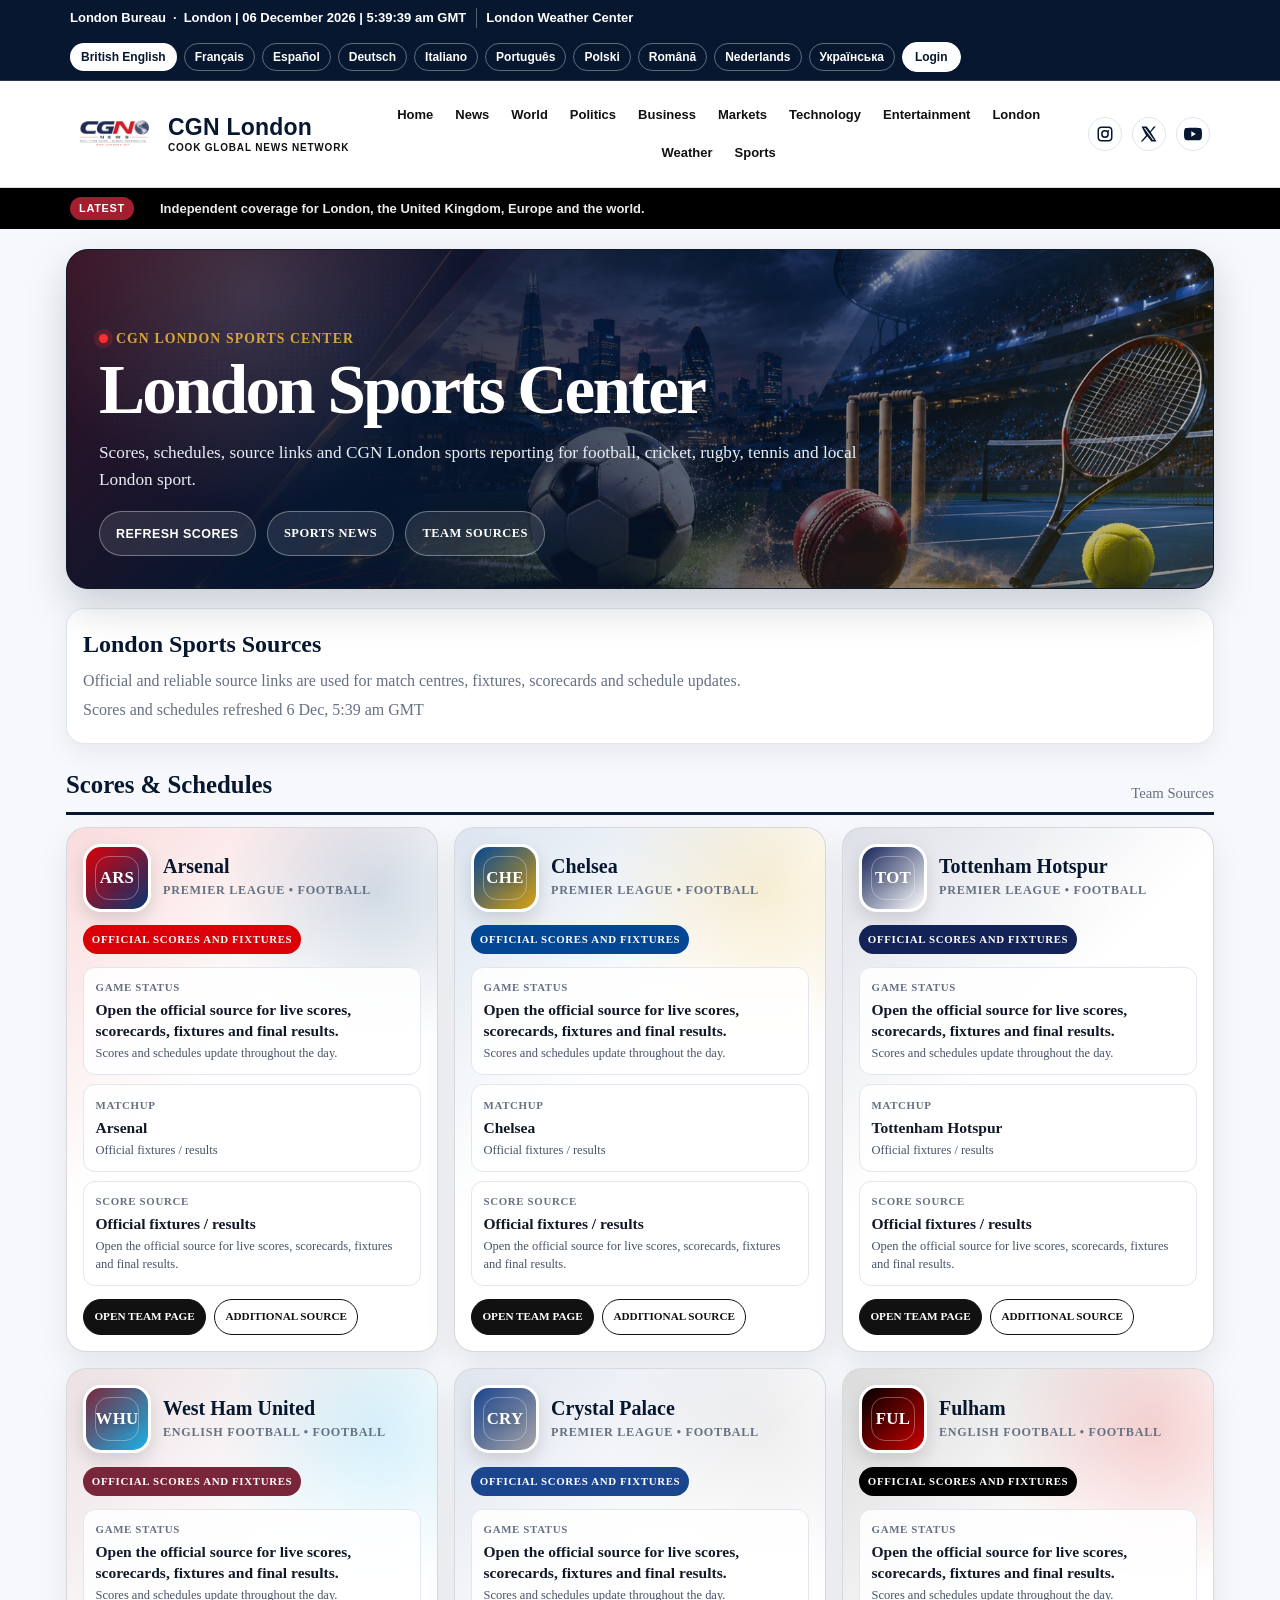
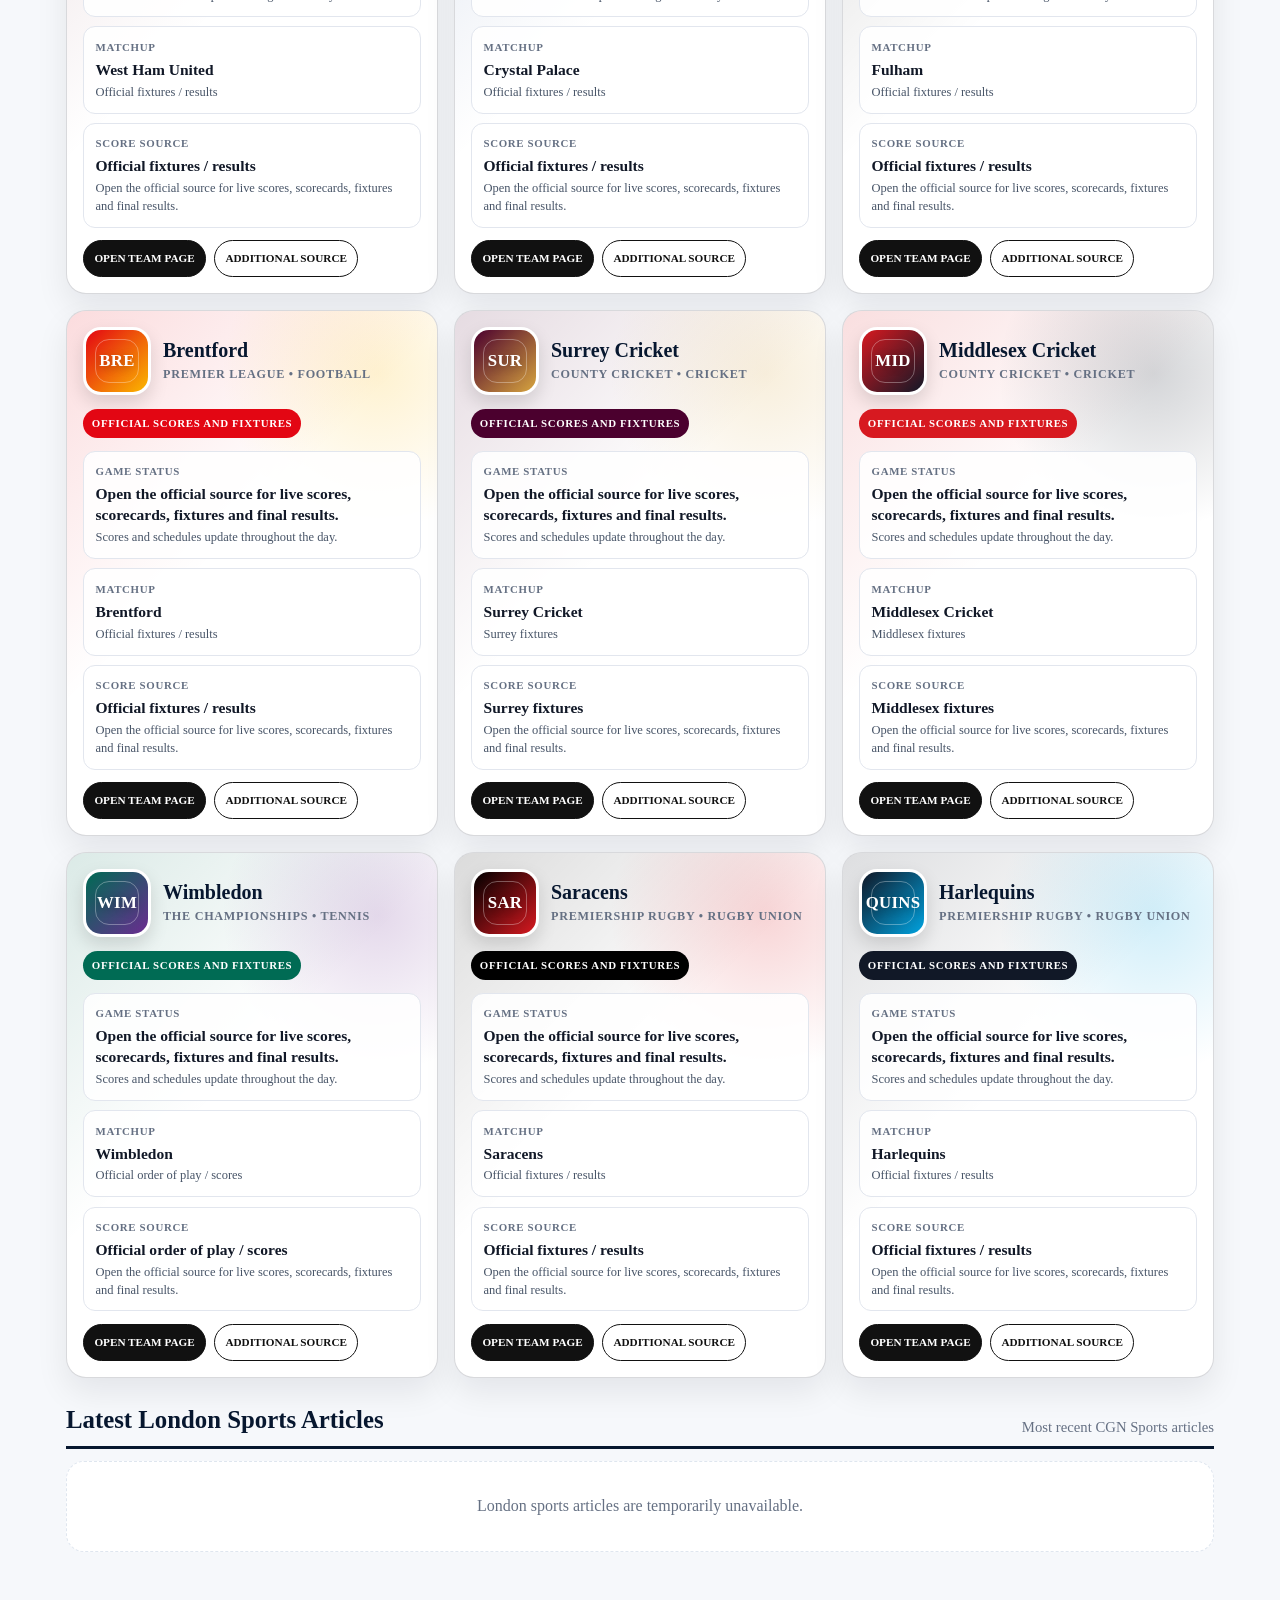
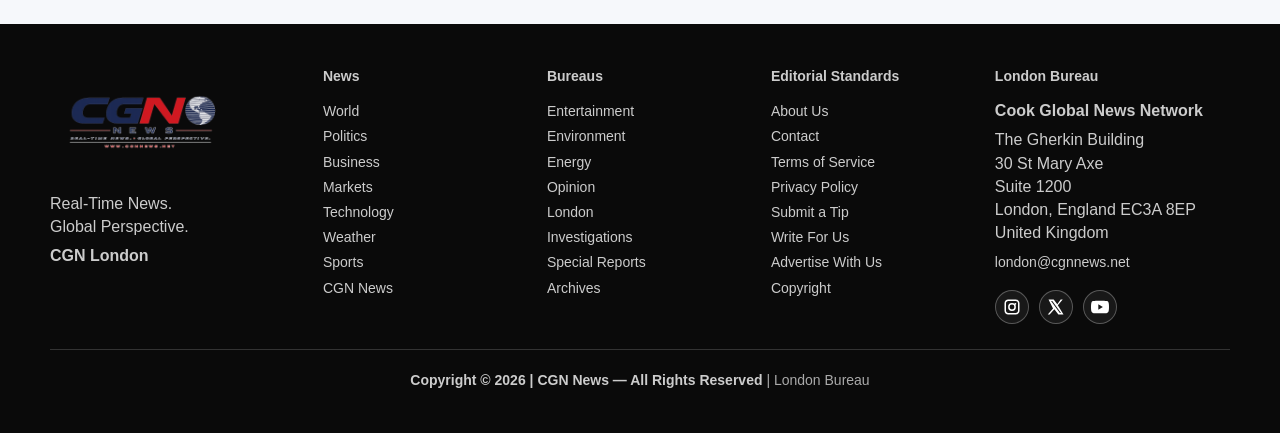
==== commit b1f8aa96: "Update index.html" ====
--- a/sports/index.html
+++ b/sports/index.html
@@ -18,7 +18,7 @@
 <script defer="" src="/assets/london.js"></script>
 <meta content="en" name="cgn-language"/>
 <title>London Sports | CGN London</title>
-<meta content="CGN London Sports Center covers London UKs, London City FC, U Mumba, London Cricket Association, UK cricket and local London sports reporting." name="description"/>
+<meta content="CGN London Sports Center covers London football clubs, cricket, rugby, tennis, fixtures, score sources and the most recent CGN Sports articles from the Articles sheet." name="description"/>
 <link href="https://london.cgnnews.net/sports/" rel="canonical"/>
 
 
@@ -34,19 +34,19 @@
 <meta content="website" property="og:type"/>
 <meta content="CGN London" property="og:site_name"/>
 <meta content="London Sports | CGN London" property="og:title"/>
-<meta content="CGN London Sports Center covers London UKs, London City FC, U Mumba, London Cricket Association, UK cricket and local London sports reporting." property="og:description"/>
+<meta content="CGN London Sports Center covers London football clubs, cricket, rugby, tennis, fixtures, score sources and the most recent CGN Sports articles from the Articles sheet." property="og:description"/>
 <meta content="https://london.cgnnews.net/sports/" property="og:url"/>
 <meta content="https://london.cgnnews.net/assets/CGNSportsCenterBanner01.png" property="og:image"/>
 <meta content="summary_large_image" name="twitter:card"/>
 <meta content="London Sports | CGN London" name="twitter:title"/>
-<meta content="CGN London Sports Center covers London UKs, London City FC, U Mumba, London Cricket Association, UK cricket and local London sports reporting." name="twitter:description"/>
+<meta content="CGN London Sports Center covers London football clubs, cricket, rugby, tennis, fixtures, score sources and the most recent CGN Sports articles from the Articles sheet." name="twitter:description"/>
 <meta content="https://london.cgnnews.net/assets/CGNSportsCenterBanner01.png" name="twitter:image"/>
 <script type="application/ld+json">{
 "@context":"https://schema.org",
 "@type":"WebPage",
 "url":"https://london.cgnnews.net/sports/",
 "name":"London Sports | CGN London",
-"description":"CGN London Sports Center covers London UKs, London City FC, U Mumba, London Cricket Association, UK cricket and local London sports reporting.",
+"description":"CGN London Sports Center covers London football clubs, cricket, rugby, tennis, fixtures, score sources and the most recent CGN Sports articles from the Articles sheet.",
 "inLanguage":"en-GB",
 "isPartOf":{"@type":"WebSite","name":"CGN London","url":"https://london.cgnnews.net/"},
 "publisher":{"@type":"NewsMediaOrganization","name":"CGN News","url":"https://www.cgnnews.net/","logo":{"@type":"ImageObject","url":"https://london.cgnnews.net/assets/CGNNewsLogo01.png"}},
@@ -141,7 +141,7 @@
 <section aria-labelledby="sports-articles-title" id="sports-news">
 <div class="section-title">
 <h2 id="sports-articles-title">Latest London Sports Articles</h2>
-<span>CGN London</span>
+<span>Most recent CGN Sports articles</span>
 </div>
 <div class="article-mini-grid" id="sports-articles">
 <div class="empty-state">Loading...</div>
@@ -152,7 +152,7 @@
 <script>
 (function(){
 const LANG = "en";
-const TXT = {"html_lang": "en-GB", "dir": "ltr", "title": "London Sports | CGN London", "description": "CGN London Sports Center covers London UKs, London City FC, U Mumba, London Cricket Association, UK cricket and local London sports reporting.", "kicker": "CGN London Sports Center", "hero_title": "London Sports Center", "hero_text": "Scores, schedules, source links and CGN London sports reporting for football, cricket, rugby, tennis and local London sport.", "refresh": "Refresh Scores", "sports_news": "Sports News", "team_sources": "Team Sources", "dashboard_title": "Scores & Schedules", "dashboard_status_loading": "Updating London scores and schedules...", "dashboard_status_done": "Scores and schedules refreshed", "news_title": "Latest London Sports Articles", "news_sub": "CGN London", "loading": "Loading...", "read_more": "Read more", "no_articles": "No published London sports articles are available yet.", "articles_error": "London sports articles are temporarily unavailable.", "source_note_title": "London Sports Sources", "source_note": "Official and reliable source links are used for match centres, fixtures, scorecards and schedule updates.", "game_status": "Game Status", "matchup": "Matchup", "source_card": "Score Source", "open_team": "Open Team Page", "sports_center": "Sports Center", "latest_score": "Latest score / fixture", "official_scores": "Official scores and fixtures", "check_source": "Open the official source for live scores, scorecards, fixtures and final results.", "updating": "Updating", "live_or_recent": "Live / Recent", "scheduled": "Scheduled", "date_tba": "Date TBA", "venue_tba": "Venue TBA", "scores_update": "Scores and schedules update throughout the day.", "additional_source": "Additional Source", "official_source": "Official Source", "cricket_source": "Cricket Score Source", "football_source": "Football Score Source", "rugby_source": "Kabaddi Score Source", "domestic_source": "Domestic Cricket Source", "locale": "en-GB"};
+const TXT = {"html_lang": "en-GB", "dir": "ltr", "title": "London Sports | CGN London", "description": "CGN London Sports Center covers London football clubs, cricket, rugby, tennis, fixtures, score sources and the most recent CGN Sports articles from the Articles sheet.", "kicker": "CGN London Sports Center", "hero_title": "London Sports Center", "hero_text": "Scores, schedules, source links and CGN London sports reporting for football, cricket, rugby, tennis and local London sport.", "refresh": "Refresh Scores", "sports_news": "Sports News", "team_sources": "Team Sources", "dashboard_title": "Scores & Schedules", "dashboard_status_loading": "Updating London scores and schedules...", "dashboard_status_done": "Scores and schedules refreshed", "news_title": "Latest London Sports Articles", "news_sub": "Most recent CGN Sports articles", "loading": "Loading...", "read_more": "Read more", "no_articles": "No published London sports articles are available yet.", "articles_error": "London sports articles are temporarily unavailable.", "source_note_title": "London Sports Sources", "source_note": "Official and reliable source links are used for match centres, fixtures, scorecards and schedule updates.", "game_status": "Game Status", "matchup": "Matchup", "source_card": "Score Source", "open_team": "Open Team Page", "sports_center": "Sports Center", "latest_score": "Latest score / fixture", "official_scores": "Official scores and fixtures", "check_source": "Open the official source for live scores, scorecards, fixtures and final results.", "updating": "Updating", "live_or_recent": "Live / Recent", "scheduled": "Scheduled", "date_tba": "Date TBA", "venue_tba": "Venue TBA", "scores_update": "Scores and schedules update throughout the day.", "additional_source": "Additional Source", "official_source": "Official Source", "cricket_source": "Cricket Score Source", "football_source": "Football Score Source", "rugby_source": "Kabaddi Score Source", "domestic_source": "Domestic Cricket Source", "locale": "en-GB"};
 const TEAMS = [{"id": "arsenal", "name": "Arsenal", "short": "ARS", "sport": "Football", "league": "Premier League", "primary": "#DB0007", "accent": "#063672", "logo": "", "sourceLabel": "Official fixtures / results", "sourceUrl": "https://www.arsenal.com/fixtures", "extraLabel": "Premier League scores", "extraUrl": "https://www.premierleague.com/fixtures", "scoreType": "football", "matchTerms": ["arsenal"]}, {"id": "chelsea", "name": "Chelsea", "short": "CHE", "sport": "Football", "league": "Premier League", "primary": "#034694", "accent": "#DBA111", "logo": "", "sourceLabel": "Official fixtures / results", "sourceUrl": "https://www.chelseafc.com/en/matches/mens-fixtures-and-results", "extraLabel": "Premier League scores", "extraUrl": "https://www.premierleague.com/fixtures", "scoreType": "football", "matchTerms": ["chelsea"]}, {"id": "tottenham-hotspur", "name": "Tottenham Hotspur", "short": "TOT", "sport": "Football", "league": "Premier League", "primary": "#132257", "accent": "#FFFFFF", "logo": "", "sourceLabel": "Official fixtures / results", "sourceUrl": "https://www.tottenhamhotspur.com/fixtures/", "extraLabel": "Premier League scores", "extraUrl": "https://www.premierleague.com/fixtures", "scoreType": "football", "matchTerms": ["tottenham", "spurs", "tottenham hotspur"]}, {"id": "west-ham-united", "name": "West Ham United", "short": "WHU", "sport": "Football", "league": "English Football", "primary": "#7A263A", "accent": "#1BB1E7", "logo": "", "sourceLabel": "Official fixtures / results", "sourceUrl": "https://www.whufc.com/fixtures", "extraLabel": "Premier League / EFL scores", "extraUrl": "https://www.premierleague.com/fixtures", "scoreType": "football", "matchTerms": ["west ham", "west ham united"]}, {"id": "crystal-palace", "name": "Crystal Palace", "short": "CRY", "sport": "Football", "league": "Premier League", "primary": "#1B458F", "accent": "#A7A5A6", "logo": "", "sourceLabel": "Official fixtures / results", "sourceUrl": "https://www.cpfc.co.uk/matches/fixtures/", "extraLabel": "Premier League scores", "extraUrl": "https://www.premierleague.com/fixtures", "scoreType": "football", "matchTerms": ["crystal palace"]}, {"id": "fulham", "name": "Fulham", "short": "FUL", "sport": "Football", "league": "English Football", "primary": "#000000", "accent": "#CC0000", "logo": "", "sourceLabel": "Official fixtures / results", "sourceUrl": "https://www.fulhamfc.com/fixtures", "extraLabel": "Premier League scores", "extraUrl": "https://www.premierleague.com/fixtures", "scoreType": "football", "matchTerms": ["fulham"]}, {"id": "brentford", "name": "Brentford", "short": "BRE", "sport": "Football", "league": "Premier League", "primary": "#E30613", "accent": "#FBB800", "logo": "", "sourceLabel": "Official fixtures / results", "sourceUrl": "https://www.brentfordfc.com/en/fixtures", "extraLabel": "Premier League scores", "extraUrl": "https://www.premierleague.com/fixtures", "scoreType": "football", "matchTerms": ["brentford"]}, {"id": "surrey-cricket", "name": "Surrey Cricket", "short": "SUR", "sport": "Cricket", "league": "County Cricket", "primary": "#4B002E", "accent": "#D7A53F", "logo": "", "sourceLabel": "Surrey fixtures", "sourceUrl": "https://www.kiaoval.com/fixtures/", "extraLabel": "ECB match centre", "extraUrl": "https://www.ecb.co.uk/county-championship/match-centre", "scoreType": "source", "matchTerms": ["surrey"]}, {"id": "middlesex-cricket", "name": "Middlesex Cricket", "short": "MID", "sport": "Cricket", "league": "County Cricket", "primary": "#D71920", "accent": "#111827", "logo": "", "sourceLabel": "Middlesex fixtures", "sourceUrl": "https://www.middlesexccc.com/fixtures", "extraLabel": "ECB match centre", "extraUrl": "https://www.ecb.co.uk/county-championship/match-centre", "scoreType": "source", "matchTerms": ["middlesex"]}, {"id": "wimbledon", "name": "Wimbledon", "short": "WIM", "sport": "Tennis", "league": "The Championships", "primary": "#006B54", "accent": "#6B2C90", "logo": "", "sourceLabel": "Official order of play / scores", "sourceUrl": "https://www.wimbledon.com/en_GB/scores/schedule/index.html", "extraLabel": "Live scores", "extraUrl": "https://www.wimbledon.com/en_GB/scores/live", "scoreType": "source", "matchTerms": ["wimbledon"]}, {"id": "saracens", "name": "Saracens", "short": "SAR", "sport": "Rugby Union", "league": "Premiership Rugby", "primary": "#000000", "accent": "#D71920", "logo": "", "sourceLabel": "Official fixtures / results", "sourceUrl": "https://saracens.com/fixtures-results/", "extraLabel": "Premiership Rugby", "extraUrl": "https://www.premiershiprugby.com/clubs/saracens/fixtures-results", "scoreType": "source", "matchTerms": ["saracens"]}, {"id": "harlequins", "name": "Harlequins", "short": "QUINS", "sport": "Rugby Union", "league": "Premiership Rugby", "primary": "#111827", "accent": "#00A3E0", "logo": "", "sourceLabel": "Official fixtures / results", "sourceUrl": "https://www.quins.co.uk/matches/first-team-fixtures", "extraLabel": "Premiership Rugby", "extraUrl": "https://www.premiershiprugby.com/clubs/harlequins/fixtures-results", "scoreType": "source", "matchTerms": ["harlequins"]}];
 
 function esc(v){return String(v==null?'':v).replace(/[&<>"']/g,c=>({'&':'&amp;','<':'&lt;','>':'&gt;','"':'&quot;',"'":'&#039;'}[c]));}
@@ -379,12 +379,9 @@
 }
 
 function buildSportsArticleUrl(article){
-  const existingUrl = String(article.url || article.canonical_url || "").trim();
+  const existingUrl = String(article.url || article.canonical_url || article.canonicalUrl || "").trim();
   if(existingUrl){
-    let pathOnly = existingUrl.replace(/^https?:\/\/[^/]+/i, "");
-    if(pathOnly.indexOf("/" + LANG + "/news/") === 0 || pathOnly.indexOf("/" + LANG + "/sports/") === 0){
-      return pathOnly.endsWith("/") ? pathOnly : pathOnly + "/";
-    }
+    return existingUrl;
   }
   const slug = slugify(article.slug || article.title || "sports-story");
   const time = getArticleTime(article);
@@ -392,7 +389,7 @@
   const year = date.getUTCFullYear();
   const month = String(date.getUTCMonth() + 1).padStart(2,"0");
   const day = String(date.getUTCDate()).padStart(2,"0");
-  return `/${LANG}/news/${year}/${month}/${day}/${slug}/`;
+  return `https://www.cgnnews.net/sports/${year}/${month}/${day}/${slug}/`;
 }
 
 function formatArticleDate(article){
@@ -425,12 +422,41 @@
 async function loadSportsArticles(){
   const el = document.getElementById("sports-articles");
   if(!el) return;
+
+  function normalizeArticlePayload(payload){
+    if(Array.isArray(payload)) return payload;
+    if(payload && Array.isArray(payload.articles)) return payload.articles;
+    if(payload && Array.isArray(payload.rows)) return payload.rows;
+    if(payload && Array.isArray(payload.data)) return payload.data;
+    if(payload && payload.success && Array.isArray(payload.items)) return payload.items;
+    return [];
+  }
+
+  function isPublishedArticle(article){
+    const status = String((article && article.status) || "published").trim().toLowerCase();
+    return !status || status === "published";
+  }
+
+  function isSportsArticle(article){
+    const category = normalize(article && article.category);
+    return category === "sports" || category === "sport";
+  }
+
   try{
-    const arts = await CGNLondon.fetchArticles(120);
-    const rows = arts.filter(a => String(a.category || "").toLowerCase() === "sports").slice(0,12);
+    const base = document.querySelector('meta[name="cgn-api-base"]')?.content || "https://script.google.com/macros/s/AKfycbx41mQg-Ine3XZ-VrMI_SaQn4_K6cDQHA0cBFyGPgupu_edNFoNRjSLv2hoSe_bOytt/exec";
+    const response = await fetch(base.replace(/\?+$/,"") + "?action=articles&limit=300",{cache:"no-store"});
+    if(!response.ok) throw new Error("Articles API " + response.status);
+    const payload = await response.json();
+    const rows = normalizeArticlePayload(payload)
+      .filter(isPublishedArticle)
+      .filter(isSportsArticle)
+      .sort(function(a,b){ return getArticleTime(b) - getArticleTime(a); })
+      .slice(0,12);
+
     el.innerHTML = rows.length ? rows.map(renderMiniCard).join("") : `<div class="empty-state">${esc(TXT.no_articles)}</div>`;
   }catch(e){
-    el.innerHTML = `<div class="empty-state">${esc(TXT.articles_error)}<br><small>${esc(e.message)}</small></div>`;
+    console.error("LONDON SPORTS ARTICLES ERROR:",e);
+    el.innerHTML = `<div class="empty-state">${esc(TXT.articles_error)}</div>`;
   }
 }
 
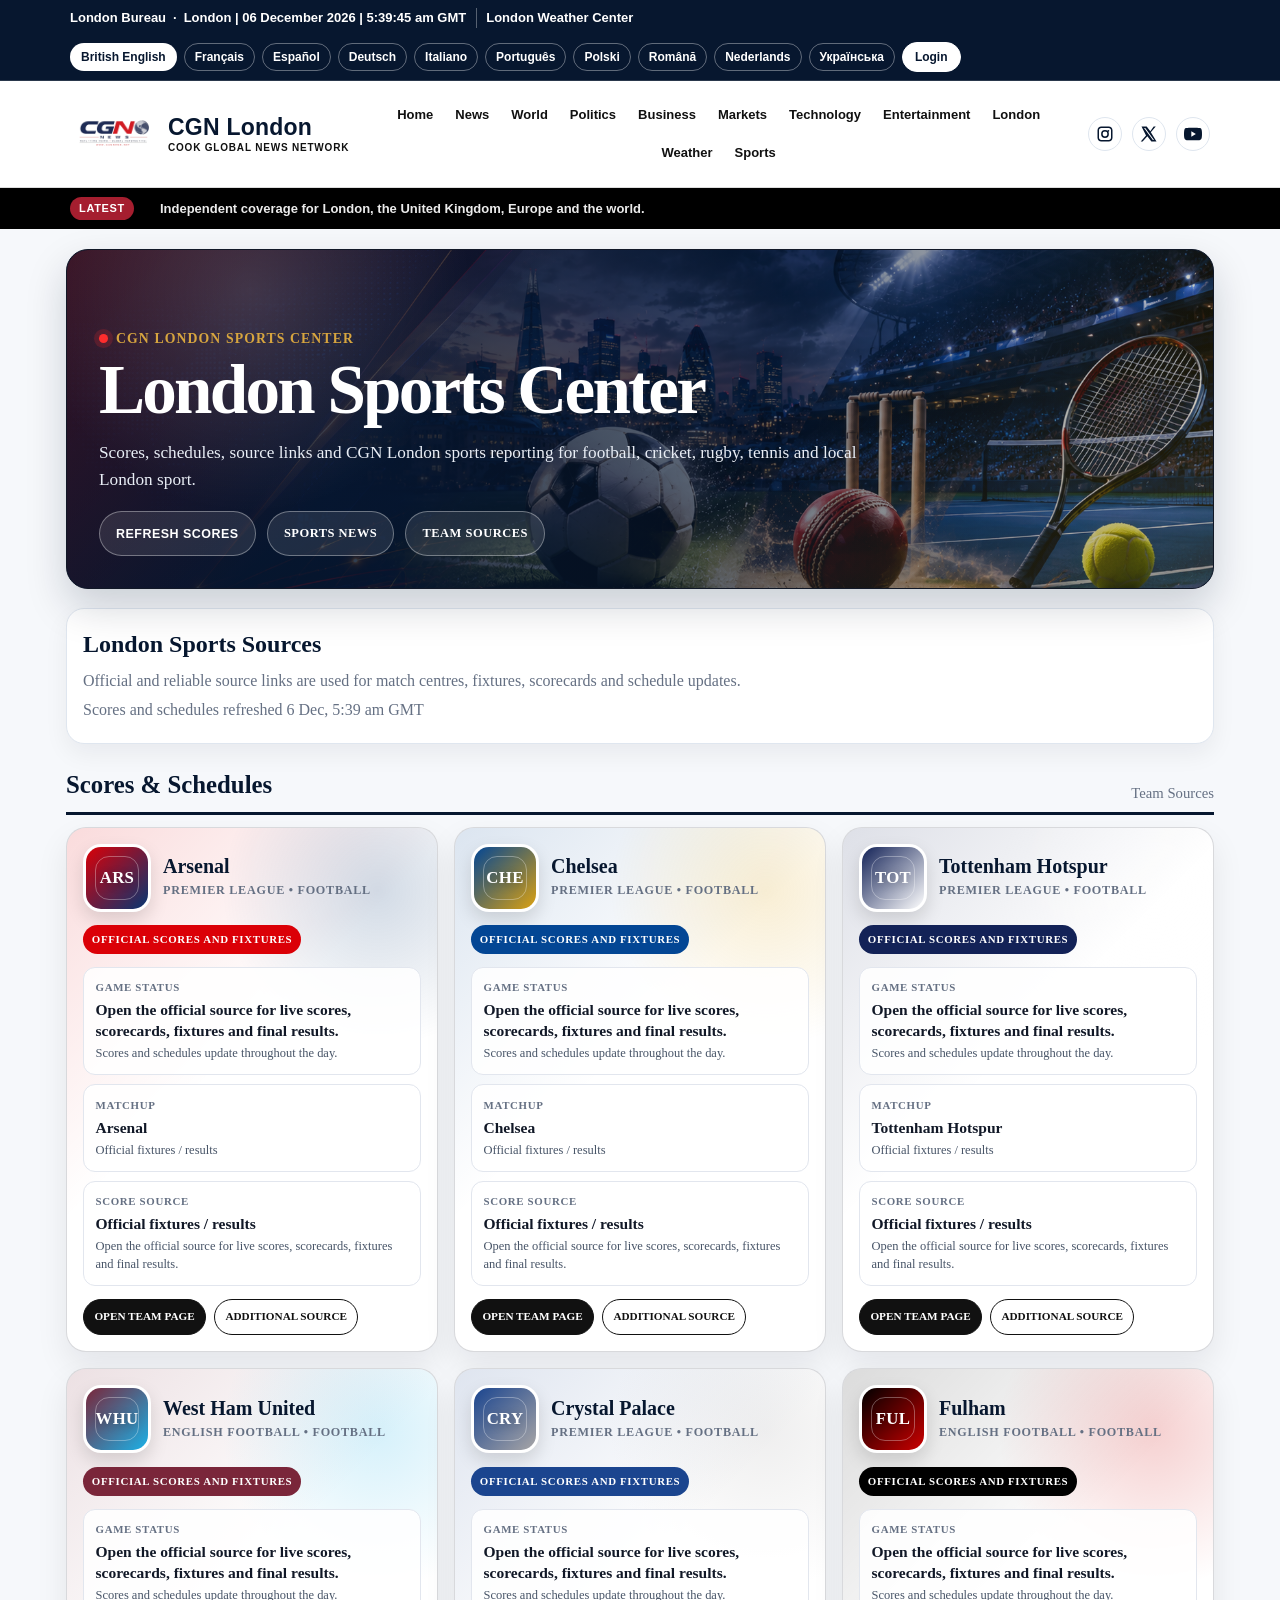
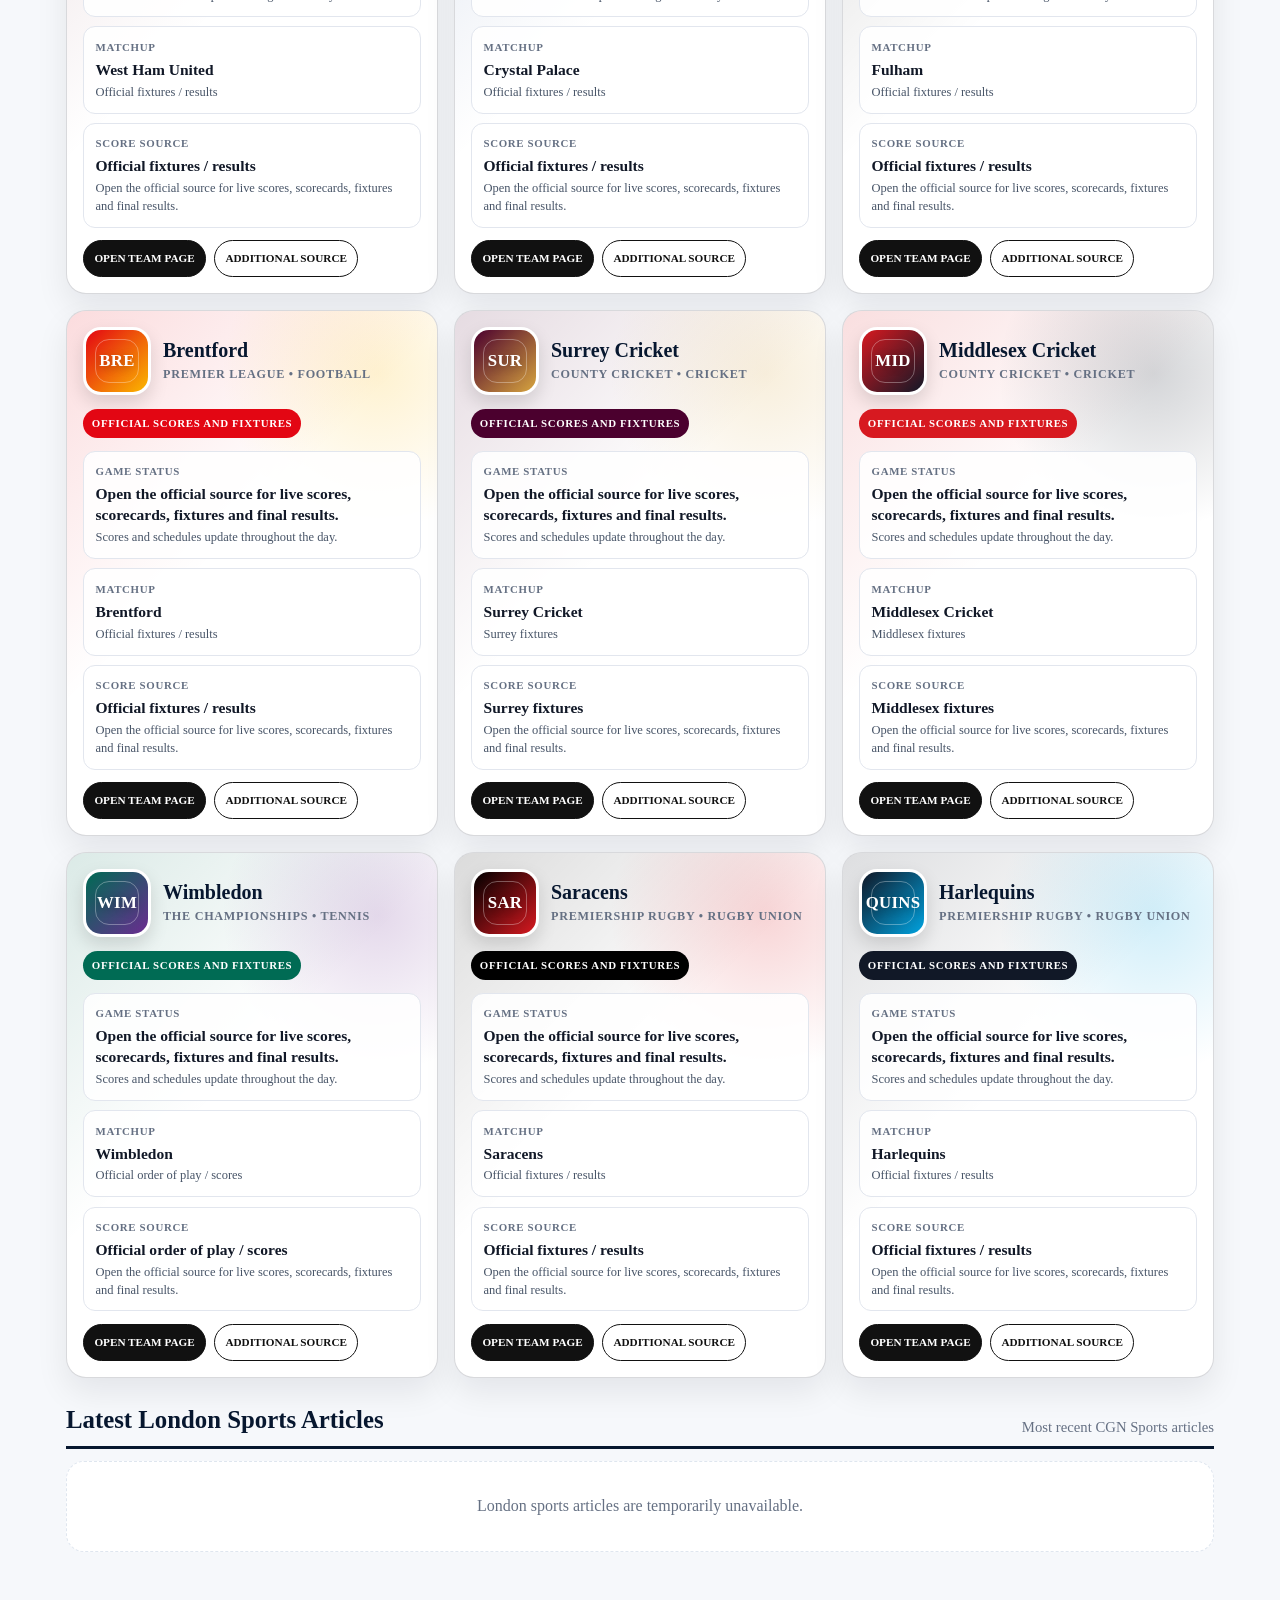
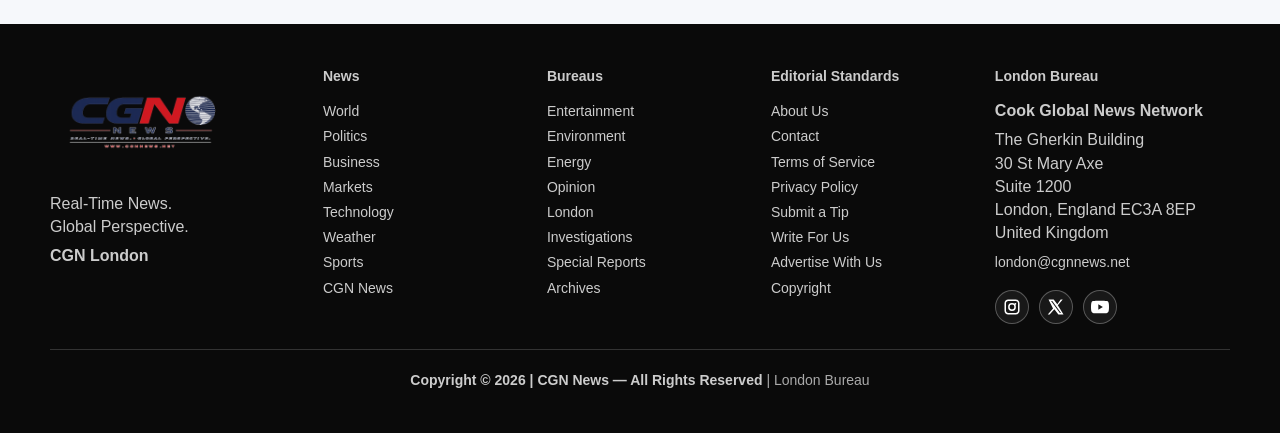
==== commit 35f26761: "Update index.html" ====
--- a/sports/index.html
+++ b/sports/index.html
@@ -381,7 +381,13 @@
 function buildSportsArticleUrl(article){
   const existingUrl = String(article.url || article.canonical_url || article.canonicalUrl || "").trim();
   if(existingUrl){
-    return existingUrl;
+    let pathOnly = existingUrl.replace(/^https?:\/\/[^/]+/i,"");
+    if(pathOnly && pathOnly.indexOf("/") !== 0) pathOnly = "/" + pathOnly;
+    if(/^\/(news|weather|sports)\//i.test(pathOnly)){
+      if(pathOnly.indexOf("/news/") === 0) pathOnly = pathOnly.replace(/^\/news\//, "/sports/");
+      return "https://www.cgnnews.net" + pathOnly.replace(/\/index\.html$/i,"/");
+    }
+    if(/^https?:\/\//i.test(existingUrl)) return existingUrl;
   }
   const slug = slugify(article.slug || article.title || "sports-story");
   const time = getArticleTime(article);
@@ -466,6 +472,42 @@
   document.getElementById("sports-refresh")?.addEventListener("click", loadSportsDashboard);
 });
 })();
+
+function normalizeLondonPageCategoryLinks(){
+  const main = "https://www.cgnnews.net";
+  const london = "https://london.cgnnews.net/";
+
+  document.querySelectorAll("a[href]").forEach(function(link){
+    const href = String(link.getAttribute("href") || "").trim();
+    const label = String(link.textContent || link.getAttribute("aria-label") || "").trim().toLowerCase();
+
+    if(/^\/en\/weather\/?$/i.test(href)) link.setAttribute("href", "/weather/");
+    if(/^\/en\/sports\/?$/i.test(href)) link.setAttribute("href", "/sports/");
+    if(/^\/en\/?$/i.test(href) && /home|london/i.test(label)) link.setAttribute("href", "/");
+
+    if(/\/category\/london\/?$/i.test(href) || label === "london" || label === "cgn london"){
+      link.setAttribute("href", london);
+      return;
+    }
+
+    const match = href.match(/^(?:https?:\/\/london\.cgnnews\.net)?(?:\/en)?\/category\/([^/?#]+)\/?/i);
+    if(match){
+      link.setAttribute("href", main + "/category/" + match[1].toLowerCase() + "/");
+    }
+  });
+}
+
+function scheduleLondonPageLinkNormalization(){
+  normalizeLondonPageCategoryLinks();
+  setTimeout(normalizeLondonPageCategoryLinks, 300);
+  setTimeout(normalizeLondonPageCategoryLinks, 1200);
+}
+if(document.readyState === "loading"){
+  document.addEventListener("DOMContentLoaded", scheduleLondonPageLinkNormalization);
+} else {
+  scheduleLondonPageLinkNormalization();
+}
+
 </script>
 <script defer="" src="/assets/js/cgn-bureau-v106.js"></script>
 </body>
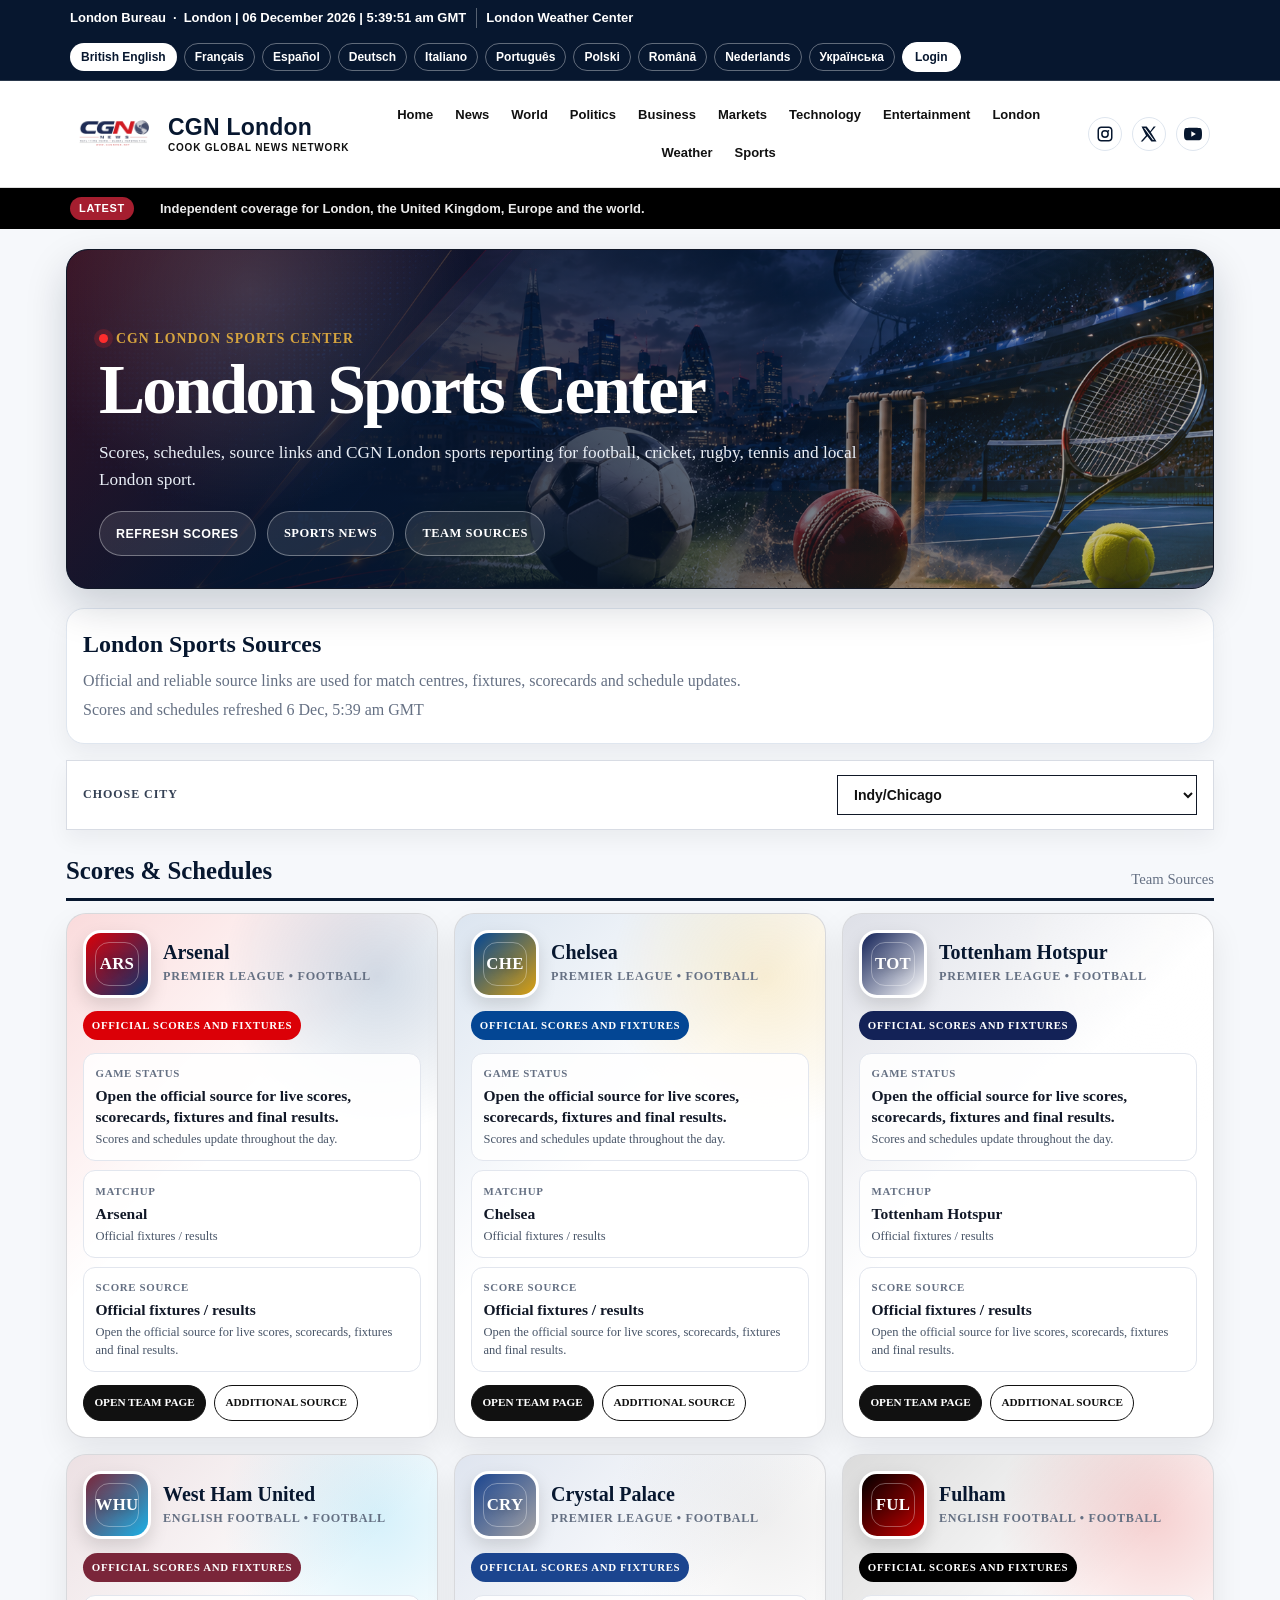
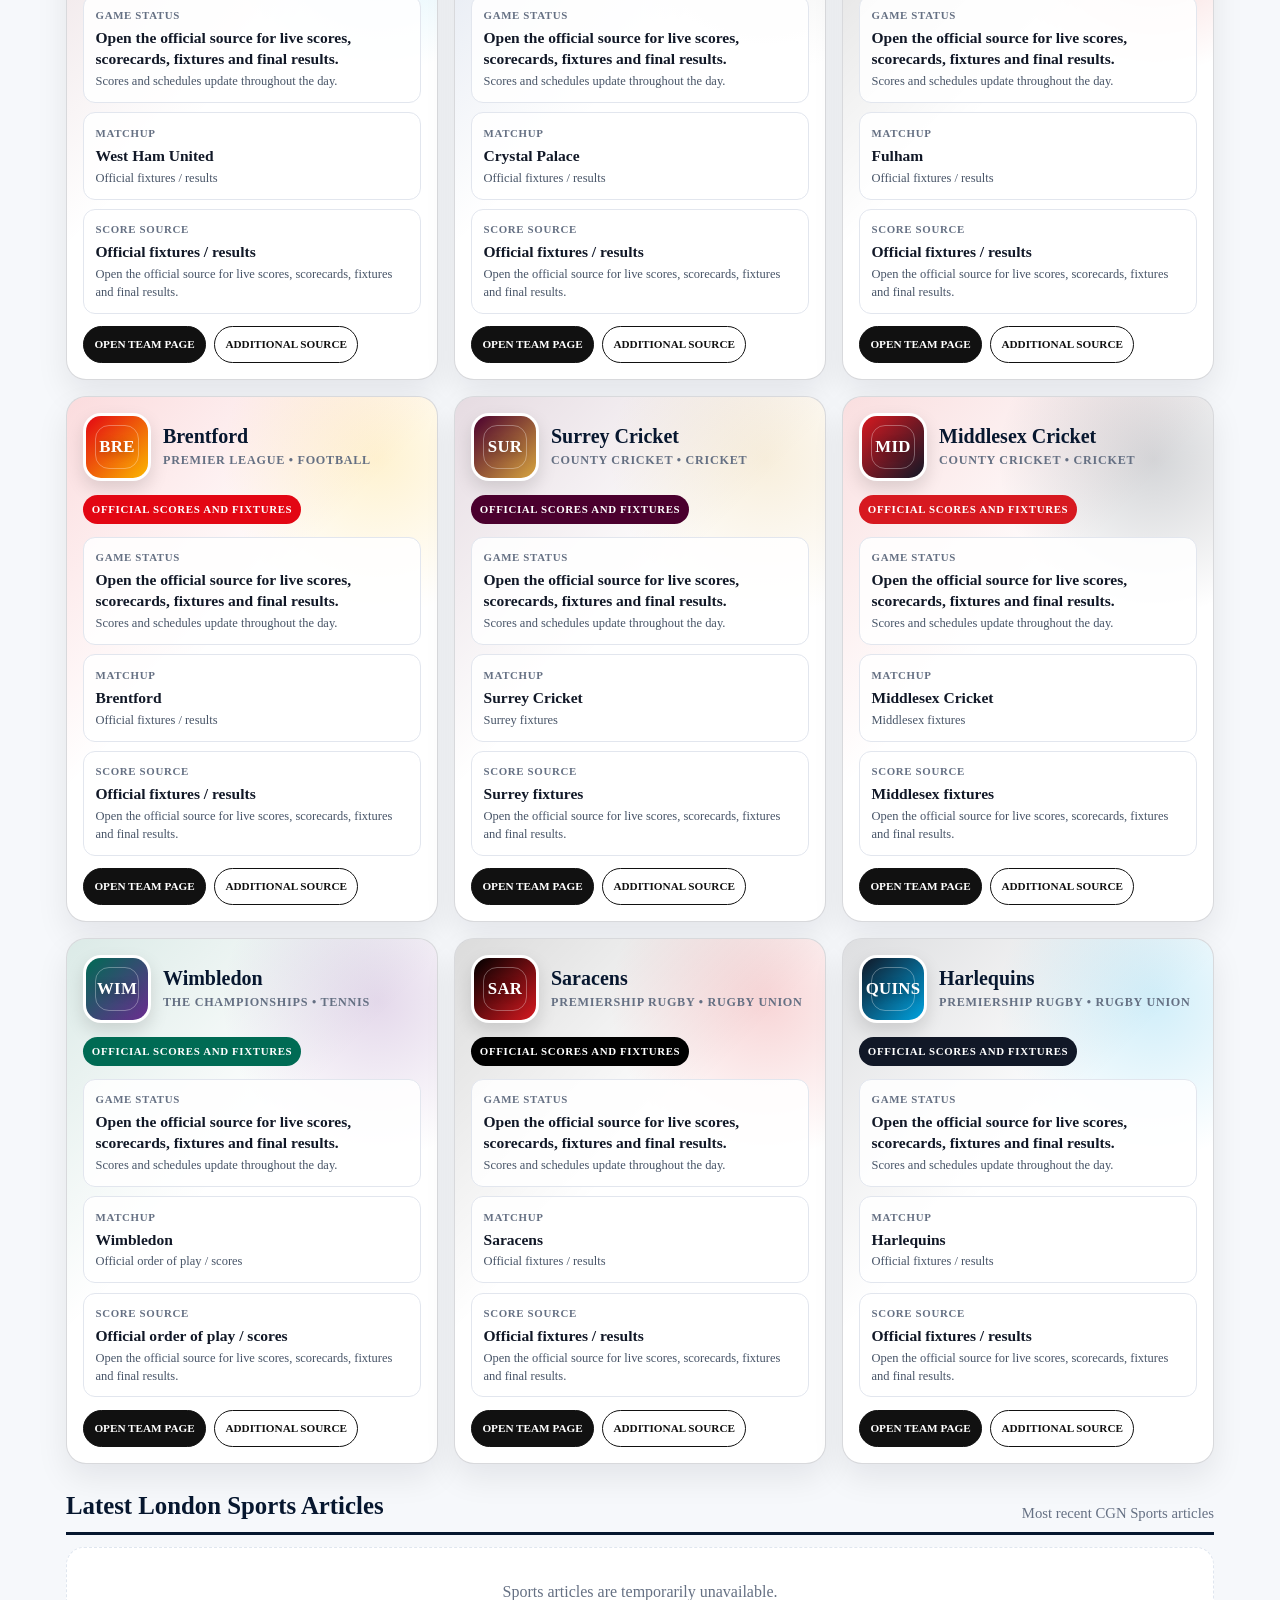
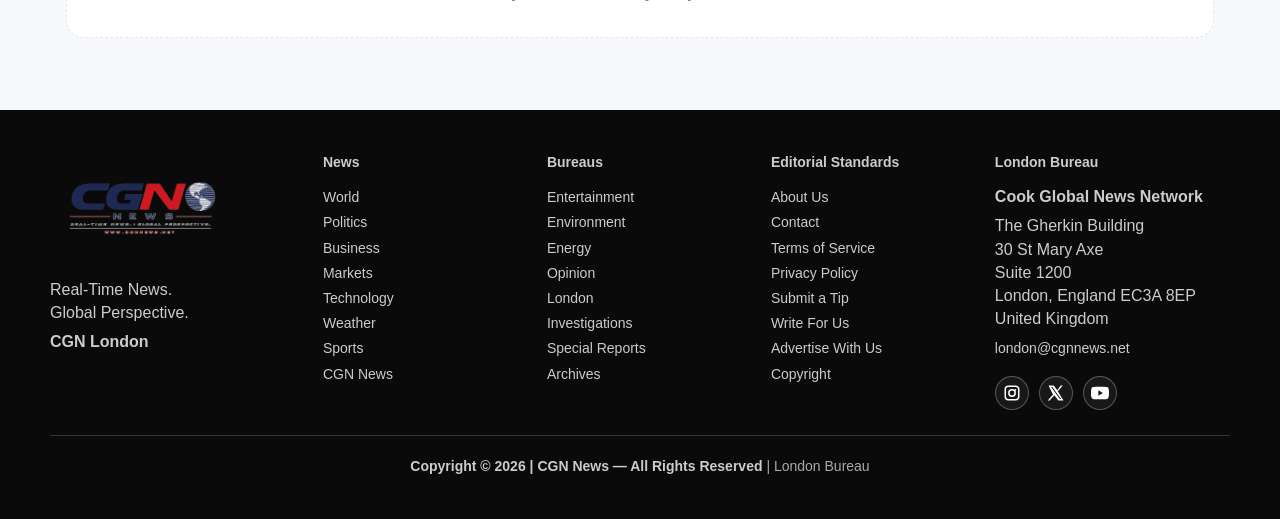
==== commit 312ceddd: "Update index.html" ====
--- a/sports/index.html
+++ b/sports/index.html
@@ -109,6 +109,86 @@
   .sports-dashboard .team-card{flex:0 0 82vw;max-width:370px;min-width:280px;scroll-snap-align:start}
   .section-title{align-items:flex-start;flex-direction:column;gap:6px}
 }
+
+
+/* CGN Sports City Selector + Load More Articles */
+.sports-city-selector {
+  display:flex;
+  align-items:center;
+  justify-content:space-between;
+  gap:14px;
+  margin:0 0 18px;
+  padding:14px 16px;
+  border:1px solid #d8dce4;
+  background:#fff;
+  box-shadow:0 10px 20px rgba(7,17,31,.05);
+}
+
+.sports-city-selector label {
+  font-size:12px;
+  letter-spacing:.08em;
+  text-transform:uppercase;
+  font-weight:900;
+  color:#344054;
+  white-space:nowrap;
+}
+
+.sports-city-selector select {
+  width:min(100%,360px);
+  border:1px solid #111827;
+  background:#fff;
+  color:#111;
+  padding:10px 12px;
+  font-size:14px;
+  font-weight:800;
+  border-radius:0;
+}
+
+.sports-city-selector select:focus {
+  outline:3px solid rgba(196,0,0,.18);
+  outline-offset:2px;
+}
+
+.sports-load-more-wrap {
+  display:flex;
+  justify-content:center;
+  margin:20px 0 0;
+}
+
+.sports-load-more-btn {
+  border:1px solid #111827;
+  background:#07111f;
+  color:#fff;
+  cursor:pointer;
+  padding:11px 16px;
+  font-weight:900;
+  font-size:13px;
+  letter-spacing:.05em;
+  text-transform:uppercase;
+  border-radius:0;
+}
+
+.sports-load-more-btn:hover,
+.sports-load-more-btn:focus {
+  background:#c40000;
+  border-color:#c40000;
+}
+
+.sports-load-more-btn:disabled {
+  opacity:.55;
+  cursor:not-allowed;
+}
+
+@media(max-width:900px){
+  .sports-city-selector {
+    align-items:stretch;
+    flex-direction:column;
+  }
+  .sports-city-selector select {
+    width:100%;
+  }
+}
+
 </style>
 </head>
 <body data-lang="en">
@@ -131,6 +211,26 @@
 <p>Official and reliable source links are used for match centres, fixtures, scorecards and schedule updates.</p>
 <p id="sports-dashboard-status">Updating London scores and schedules...</p>
 </section>
+
+<div class="sports-city-selector" aria-label="Choose sports city">
+  <label for="sportsCitySelect">Choose City</label>
+  <select id="sportsCitySelect" onchange="changeSportsCity(this.value)" aria-label="Choose City">
+    <option value="https://www.cgnnews.net/sports/">Indy/Chicago</option>
+    <option value="https://www.cgnnews.net/st-louis/sports/">St. Louis</option>
+    <option value="https://www.cgnnews.net/los-angeles/sports/">Los Angeles</option>
+    <option value="https://www.cgnnews.net/new-york/sports/">New York</option>
+    <option value="https://www.cgnnews.net/philadelphia/sports/">Philadelphia</option>
+    <option value="https://www.cgnnews.net/baton-rouge/sports/">Baton Rouge</option>
+    <option value="https://www.cgnnews.net/miami/sports/">Miami</option>
+    <option value="https://london.cgnnews.net/sports/">London</option>
+    <option value="https://sydney.cgnnews.net/sports/">Sydney</option>
+    <option value="https://rio.cgnnews.net/sports/">Rio de Janeiro</option>
+    <option value="https://hongkong.cgnnews.net/sports/">Hong Kong</option>
+    <option value="https://manila.cgnnews.net/sports/">Manila</option>
+    <option value="https://mumbai.cgnnews.net/sports/">Mumbai</option>
+  </select>
+</div>
+
 <section aria-labelledby="sports-dashboard-title">
 <div class="section-title">
 <h2 id="sports-dashboard-title">Scores &amp; Schedules</h2>
@@ -510,5 +610,314 @@
 
 </script>
 <script defer="" src="/assets/js/cgn-bureau-v106.js"></script>
+
+<script>
+/* CGN Sports Load More + City Selector v2 */
+(function(){
+  const SPORTS_ARTICLE_BATCH_SIZE = 12;
+  const SPORTS_ARTICLE_FETCH_LIMIT = 96;
+  let sportsArticlePool = [];
+  let sportsVisibleCount = SPORTS_ARTICLE_BATCH_SIZE;
+
+  function getSportsMount(){
+    return document.getElementById("sportsArticles") || document.getElementById("sports-articles");
+  }
+
+  function safeText(value){
+    return String(value || "").replace(/[&<>"']/g, function(c){
+      return {"&":"&amp;","<":"&lt;",">":"&gt;",'"':"&quot;","'":"&#039;"}[c];
+    });
+  }
+
+  function slugify(value){
+    return String(value || "")
+      .toLowerCase()
+      .replace(/[^a-z0-9\s-]/g, "")
+      .replace(/\s+/g, "-")
+      .replace(/-+/g, "-")
+      .replace(/^-+|-+$/g, "");
+  }
+
+  function getArticleTime(article){
+    if(!article) return 0;
+    const directDate = article.published_at || article.updated_at || article.date || article.created_at || "";
+    if(directDate){
+      const parsed = new Date(directDate).getTime();
+      if(!isNaN(parsed)) return parsed;
+    }
+    const year = String(article.year || "").trim();
+    const month = String(article.month || "").trim().padStart(2, "0");
+    const day = String(article.day || "").trim().padStart(2, "0");
+    if(year && month && day){
+      const parsedParts = new Date(`${year}-${month}-${day}T00:00:00Z`).getTime();
+      if(!isNaN(parsedParts)) return parsedParts;
+    }
+    return 0;
+  }
+
+  function formatArticleDate(article){
+    const time = getArticleTime(article);
+    if(!time) return "Latest";
+    try{
+      return new Intl.DateTimeFormat("en-US", {
+        timeZone:"America/New_York",
+        day:"numeric",
+        month:"long",
+        year:"numeric"
+      }).format(new Date(time));
+    }catch(err){
+      return new Date(time).toLocaleDateString("en-US");
+    }
+  }
+
+  function normalizeMainSportsUrl(url){
+    let clean = String(url || "").trim();
+    if(!clean) return "";
+    if(/^https?:\/\//i.test(clean)){
+      clean = clean.replace(/^https?:\/\/[^/]+/i, "https://www.cgnnews.net");
+    }
+    if(clean.indexOf("/") === 0){
+      clean = "https://www.cgnnews.net" + clean;
+    }
+    clean = clean.replace("https://www.cgnnews.net/news/", "https://www.cgnnews.net/sports/");
+    if(!clean.endsWith("/")) clean += "/";
+    return clean;
+  }
+
+  function buildSportsArticleUrl(article){
+    const existingUrl = String((article && (article.url || article.canonical_url)) || "").trim();
+    if(existingUrl){
+      const normalized = normalizeMainSportsUrl(existingUrl);
+      if(normalized) return normalized;
+    }
+    const slug = slugify((article && (article.slug || article.title)) || "sports-story");
+    const time = getArticleTime(article);
+    const date = time ? new Date(time) : new Date();
+    const year = date.getUTCFullYear();
+    const month = String(date.getUTCMonth() + 1).padStart(2, "0");
+    const day = String(date.getUTCDate()).padStart(2, "0");
+    return `https://www.cgnnews.net/sports/${year}/${month}/${day}/${slug}/`;
+  }
+
+  function readArticlesPayload(json){
+    if(Array.isArray(json)) return json;
+    if(json && Array.isArray(json.articles)) return json.articles;
+    if(json && Array.isArray(json.rows)) return json.rows;
+    if(json && Array.isArray(json.data)) return json.data;
+    if(json && Array.isArray(json.items)) return json.items;
+    if(json && json.success && Array.isArray(json.data)) return json.data;
+    if(json && json.success && Array.isArray(json.items)) return json.items;
+    return [];
+  }
+
+  async function fetchArticlesFrom(url){
+    const response = await fetch(url, { cache:"no-store" });
+    const json = await response.json();
+    return readArticlesPayload(json);
+  }
+
+  function articleKey(article){
+    return String(article.article_id || article.id || article.canonical_url || article.url || article.slug || article.title || "")
+      .trim()
+      .toLowerCase();
+  }
+
+  function dedupeArticles(articles){
+    const seen = new Set();
+    return (Array.isArray(articles) ? articles : []).filter(function(article){
+      const key = articleKey(article);
+      if(!key || seen.has(key)) return false;
+      seen.add(key);
+      return true;
+    });
+  }
+
+  function isPublishedSportsArticle(article){
+    const status = String((article && article.status) || "published").trim().toLowerCase();
+    const category = slugify((article && article.category) || "");
+    return (!status || status === "published") && (category === "sports" || category === "sport");
+  }
+
+  function getApiBase(){
+    const meta = document.querySelector('meta[name="cgn-api-base"]');
+    if(meta && meta.content) return meta.content.replace(/\?+$/, "");
+    if(typeof window.CGN_API_BASE === "string" && window.CGN_API_BASE) return window.CGN_API_BASE.replace(/\?+$/, "");
+    if(typeof CGN_API_BASE === "string" && CGN_API_BASE) return CGN_API_BASE.replace(/\?+$/, "");
+    return "https://script.google.com/macros/s/AKfycbx41mQg-Ine3XZ-VrMI_SaQn4_K6cDQHA0cBFyGPgupu_edNFoNRjSLv2hoSe_bOytt/exec";
+  }
+
+  function getRenderMode(mount){
+    if(!mount) return "main";
+    if(mount.id === "sports-articles") return "mini";
+    if((mount.className || "").indexOf("sports-articles-grid") !== -1) return "main";
+    return "affiliate";
+  }
+
+  function emptyClassForMode(mode){
+    if(mode === "main") return "sports-empty";
+    if(mode === "mini") return "empty-state";
+    return "article-empty";
+  }
+
+  function renderArticleCard(article, mode){
+    const title = safeText(article.title || "Sports Update");
+    const summary = safeText(article.summary || article.subtitle || "");
+    const image = safeText(article.hero_image_url || article.image || "https://www.cgnnews.net/sports/CGNStockSportsImage01.webp");
+    const author = safeText(article.author || "CGN Sports Desk");
+    const date = safeText(formatArticleDate(article));
+    const url = buildSportsArticleUrl(article);
+
+    if(mode === "mini"){
+      return `<article class="article-mini"><img src="${image}" alt="${title}" loading="lazy"><div class="article-mini-body"><small>Sports • ${author}${date ? " • " + date : ""}</small><h3>${title}</h3><p>${summary}</p><a class="read" href="${url}">Read more</a></div></article>`;
+    }
+
+    if(mode === "affiliate"){
+      return `<a class="article-card" href="${url}" aria-label="Read ${title}"><img src="${image}" alt="${title}" loading="lazy"><div class="article-body"><div class="article-meta">Sports • ${author}${date ? " • " + date : ""}</div><h3>${title}</h3><p>${summary}</p></div></a>`;
+    }
+
+    return `<a class="sports-article-card" href="${url}" aria-label="Read ${title}"><img src="${image}" alt="${title}" loading="lazy"><div class="sports-article-body"><div class="sports-article-meta">Sports • ${author}${date ? " • " + date : ""}</div><h3>${title}</h3><p>${summary}</p></div></a>`;
+  }
+
+  function ensureLoadMoreButton(){
+    const mount = getSportsMount();
+    if(!mount) return null;
+    let wrap = document.getElementById("sportsLoadMoreWrap");
+    if(!wrap){
+      wrap = document.createElement("div");
+      wrap.id = "sportsLoadMoreWrap";
+      wrap.className = "sports-load-more-wrap";
+      const button = document.createElement("button");
+      button.id = "sportsLoadMoreBtn";
+      button.type = "button";
+      button.className = "sports-load-more-btn";
+      button.textContent = "Load More";
+      button.addEventListener("click", function(){
+        sportsVisibleCount += SPORTS_ARTICLE_BATCH_SIZE;
+        renderSportsArticleBatch();
+      });
+      wrap.appendChild(button);
+      mount.insertAdjacentElement("afterend", wrap);
+    }
+    return wrap;
+  }
+
+  function updateLoadMoreButton(){
+    const wrap = ensureLoadMoreButton();
+    const button = document.getElementById("sportsLoadMoreBtn");
+    if(!wrap || !button) return;
+    const hasMore = sportsVisibleCount < sportsArticlePool.length;
+    wrap.style.display = hasMore ? "flex" : "none";
+    button.disabled = !hasMore;
+    const remaining = Math.max(0, sportsArticlePool.length - sportsVisibleCount);
+    button.textContent = remaining > 0 ? `Load More (${remaining})` : "No More Articles";
+  }
+
+  function renderSportsArticleBatch(){
+    const mount = getSportsMount();
+    if(!mount) return;
+    const mode = getRenderMode(mount);
+    if(!sportsArticlePool.length){
+      mount.innerHTML = `<div class="${emptyClassForMode(mode)}">No sports articles are available right now.</div>`;
+      updateLoadMoreButton();
+      return;
+    }
+    mount.innerHTML = sportsArticlePool.slice(0, sportsVisibleCount).map(function(article){
+      return renderArticleCard(article, mode);
+    }).join("");
+    updateLoadMoreButton();
+  }
+
+  async function loadSportsArticlesEnhanced(){
+    const mount = getSportsMount();
+    if(!mount) return;
+    const mode = getRenderMode(mount);
+    try{
+      const base = getApiBase();
+      let articles = [];
+      try{
+        articles = await fetchArticlesFrom(`${base}?action=sports_articles&limit=${SPORTS_ARTICLE_FETCH_LIMIT}`);
+      }catch(err){
+        articles = [];
+      }
+      if(!articles.length){
+        try{
+          articles = await fetchArticlesFrom(`${base}?action=articles&category=Sports&limit=${SPORTS_ARTICLE_FETCH_LIMIT}`);
+        }catch(err){
+          articles = [];
+        }
+      }
+      if(!articles.length){
+        const allArticles = await fetchArticlesFrom(`${base}?action=articles&limit=${SPORTS_ARTICLE_FETCH_LIMIT}`);
+        articles = allArticles.filter(isPublishedSportsArticle);
+      }
+      sportsArticlePool = dedupeArticles(articles)
+        .filter(isPublishedSportsArticle)
+        .sort(function(a,b){ return getArticleTime(b) - getArticleTime(a); });
+      sportsVisibleCount = SPORTS_ARTICLE_BATCH_SIZE;
+      renderSportsArticleBatch();
+    }catch(err){
+      console.error("SPORTS ARTICLES LOAD MORE ERROR:", err);
+      mount.innerHTML = `<div class="${emptyClassForMode(mode)}">Sports articles are temporarily unavailable.</div>`;
+      updateLoadMoreButton();
+    }
+  }
+
+  window.changeSportsCity = function(url){
+    if(!url) return;
+    window.location.href = url;
+  };
+
+  window.initSportsCitySelector = function(){
+    const selector = document.getElementById("sportsCitySelect");
+    if(!selector) return;
+    let current;
+    try{
+      current = new URL(window.location.href);
+    }catch(err){
+      return;
+    }
+    const currentHost = current.hostname.toLowerCase();
+    const currentPath = current.pathname.replace(/\/+$/, "/");
+    Array.from(selector.options).forEach(function(option){
+      try{
+        const optionUrl = new URL(option.value);
+        const optionPath = optionUrl.pathname.replace(/\/+$/, "/");
+        if(optionUrl.hostname.toLowerCase() === currentHost && optionPath === currentPath){
+          selector.value = option.value;
+        }
+      }catch(err){}
+    });
+  };
+
+  window.loadSportsArticles = loadSportsArticlesEnhanced;
+  window.loadMoreSportsArticles = function(){
+    sportsVisibleCount += SPORTS_ARTICLE_BATCH_SIZE;
+    renderSportsArticleBatch();
+  };
+
+  function bootSportsEnhancements(){
+    ensureLoadMoreButton();
+    window.initSportsCitySelector();
+    loadSportsArticlesEnhanced();
+    const refresh = document.getElementById("sports-refresh");
+    if(refresh && !refresh.dataset.cgnLoadMoreBound){
+      refresh.dataset.cgnLoadMoreBound = "1";
+      refresh.addEventListener("click", function(){
+        setTimeout(loadSportsArticlesEnhanced, 80);
+      });
+    }
+  }
+
+  if(document.readyState === "loading"){
+    document.addEventListener("DOMContentLoaded", bootSportsEnhancements);
+  } else {
+    bootSportsEnhancements();
+  }
+  window.addEventListener("load", function(){
+    setTimeout(bootSportsEnhancements, 250);
+  });
+})();
+</script>
+
 </body>
 </html>
